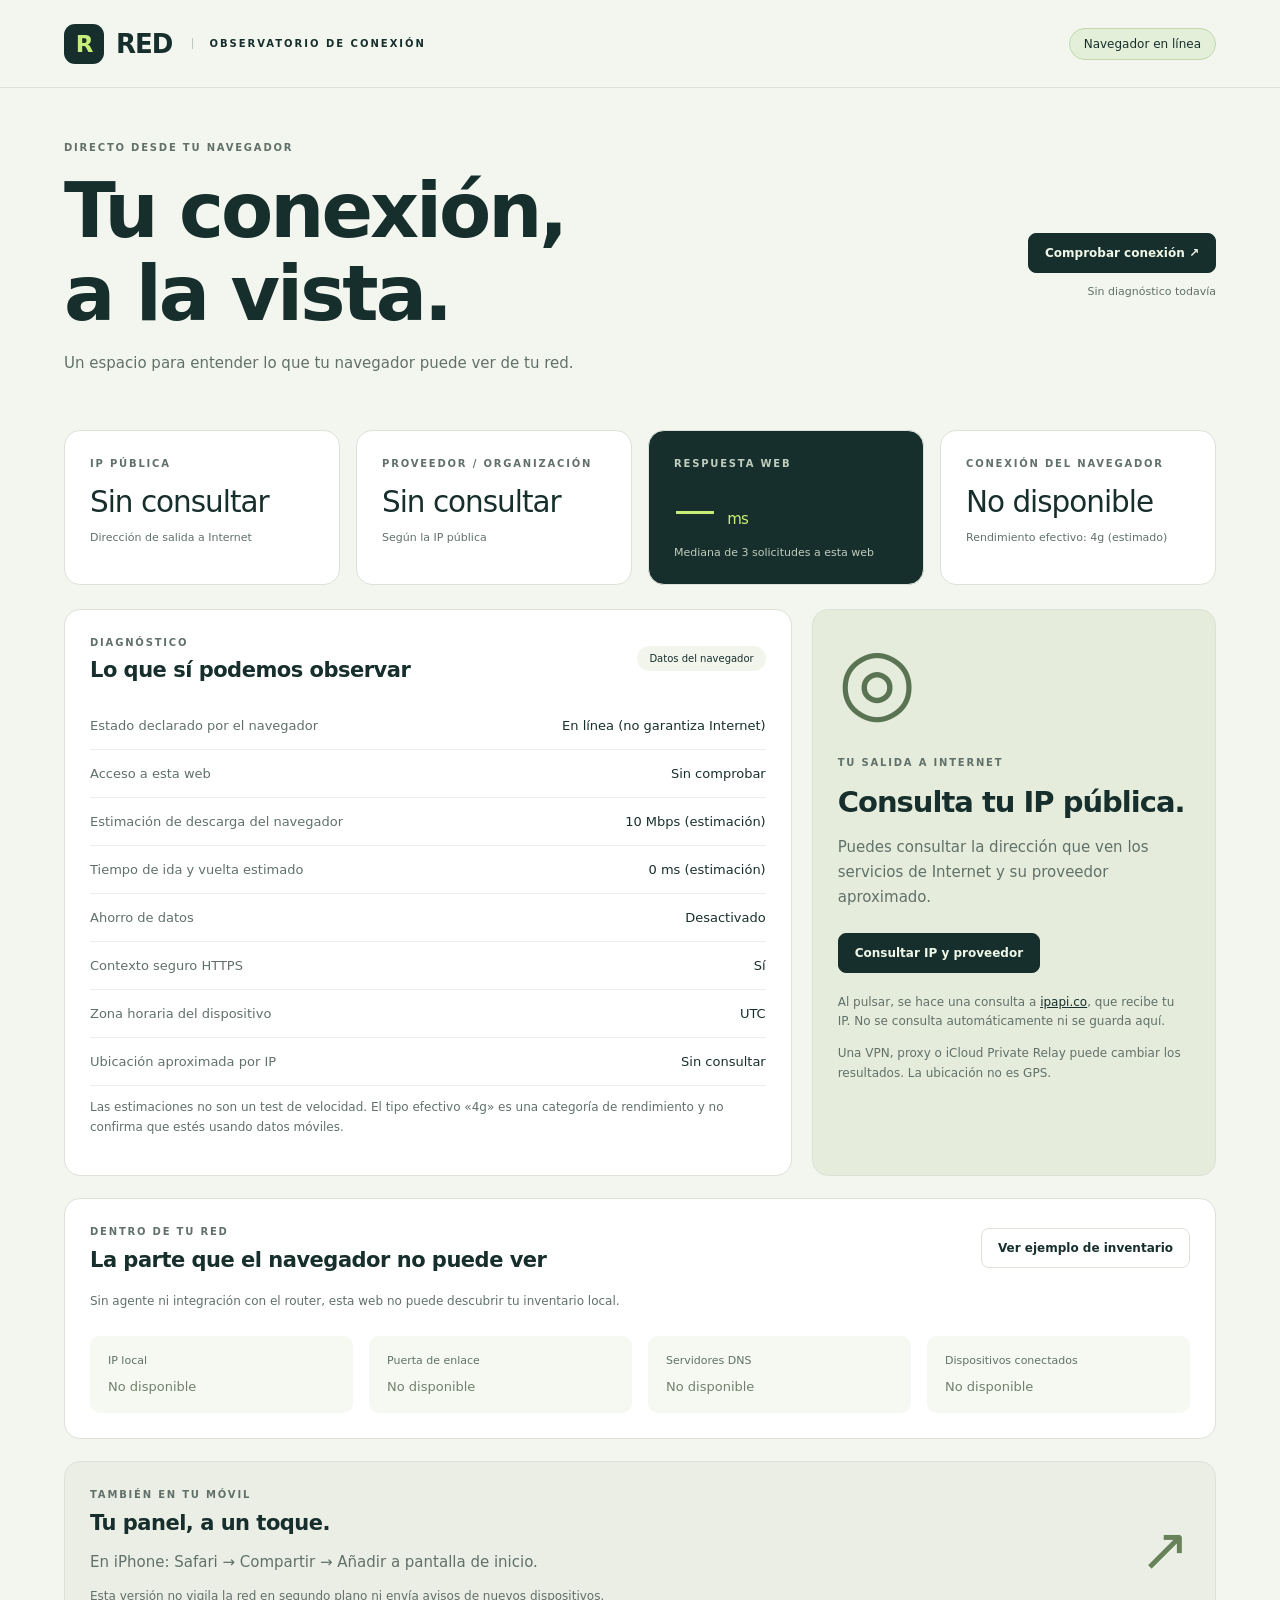
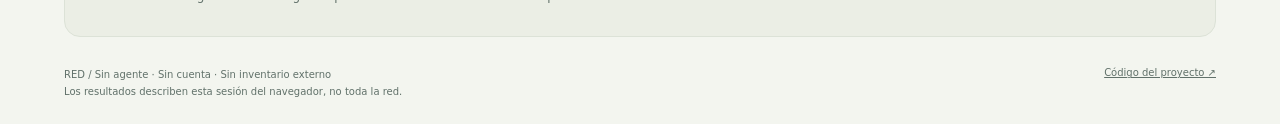
==== docs/index.html @ baf62e81 "Add standalone browser network dashboard for GitHub Pages in docs" ====
<!doctype html><html lang="es"><head><meta charset="utf-8"><meta name="viewport" content="width=device-width,initial-scale=1"><meta name="theme-color" content="#172f2c"><meta name="description" content="Observatorio de tu conexión: IP pública, proveedor y diagnóstico web desde el navegador."><meta name="referrer" content="no-referrer"><title>RED · Tu conexión, a la vista</title><link rel="icon" href="./icon.svg"><link rel="apple-touch-icon" href="./icon-192.png"><link rel="manifest" href="./manifest.webmanifest"><link rel="stylesheet" href="./style.css"><script src="./app.js" defer></script></head><body>
<header><a class="brand" href="./"><span class="brand-icon">R</span> RED <span class="edition">OBSERVATORIO DE CONEXIÓN</span></a><span id="status" class="pill">Comprobando navegador</span></header>
<main><section class="intro"><div><p class="eyebrow">DIRECTO DESDE TU NAVEGADOR</p><h1>Tu conexión,<br>a la vista.</h1><p class="muted">Un espacio para entender lo que tu navegador puede ver de tu red.</p></div><div class="intro-action"><button id="diagnose">Comprobar conexión ↗</button><span id="checked">Sin diagnóstico todavía</span></div></section>
<section class="stats"><article class="card"><p class="eyebrow">IP PÚBLICA</p><strong id="public-ip">Sin consultar</strong><span class="muted">Dirección de salida a Internet</span></article><article class="card"><p class="eyebrow">PROVEEDOR / ORGANIZACIÓN</p><strong id="provider">Sin consultar</strong><span class="muted">Según la IP pública</span></article><article class="card accent"><p class="eyebrow">RESPUESTA WEB</p><strong id="latency">— <small>ms</small></strong><span id="latency-note">Mediana de 3 solicitudes a esta web</span></article><article class="card"><p class="eyebrow">CONEXIÓN DEL NAVEGADOR</p><strong id="connection-type">No disponible</strong><span id="connection-note" class="muted">Depende del soporte del navegador</span></article></section>
<section class="workspace"><article class="card"><div class="section-head"><div><p class="eyebrow">DIAGNÓSTICO</p><h2>Lo que sí podemos observar</h2></div><span class="tag">Datos del navegador</span></div><dl class="details"><div><dt>Estado declarado por el navegador</dt><dd id="online">—</dd></div><div><dt>Acceso a esta web</dt><dd id="reachability">Sin comprobar</dd></div><div><dt>Estimación de descarga del navegador</dt><dd id="downlink">No disponible</dd></div><div><dt>Tiempo de ida y vuelta estimado</dt><dd id="rtt">No disponible</dd></div><div><dt>Ahorro de datos</dt><dd id="save-data">No disponible</dd></div><div><dt>Contexto seguro HTTPS</dt><dd id="secure">—</dd></div><div><dt>Zona horaria del dispositivo</dt><dd id="timezone">—</dd></div><div><dt>Ubicación aproximada por IP</dt><dd id="location">Sin consultar</dd></div></dl><p class="small muted">Las estimaciones no son un test de velocidad. El tipo efectivo «4g» es una categoría de rendimiento y no confirma que estés usando datos móviles.</p></article>
<aside class="card public"><div class="orb" aria-hidden="true">◎</div><p class="eyebrow">TU SALIDA A INTERNET</p><h2>Consulta tu IP pública.</h2><p class="muted">Puedes consultar la dirección que ven los servicios de Internet y su proveedor aproximado.</p><button id="lookup">Consultar IP y proveedor</button><p class="small muted">Al pulsar, se hace una consulta a <a href="https://ipapi.co/privacy/" target="_blank" rel="noopener noreferrer">ipapi.co</a>, que recibe tu IP. No se consulta automáticamente ni se guarda aquí.</p><p class="small muted">Una VPN, proxy o iCloud Private Relay puede cambiar los resultados. La ubicación no es GPS.</p></aside></section>
<p id="message" role="status" aria-live="polite"></p>
<section class="card lan"><div class="section-head"><div><p class="eyebrow">DENTRO DE TU RED</p><h2>La parte que el navegador no puede ver</h2></div><button id="demo" class="secondary" aria-pressed="false">Ver ejemplo de inventario</button></div><p class="muted small">Sin agente ni integración con el router, esta web no puede descubrir tu inventario local.</p><div class="limits"><div><span>IP local</span><strong>No disponible</strong></div><div><span>Puerta de enlace</span><strong>No disponible</strong></div><div><span>Servidores DNS</span><strong>No disponible</strong></div><div><span>Dispositivos conectados</span><strong>No disponible</strong></div></div><div id="demo-panel" hidden><p class="demo-label">DEMOSTRACIÓN · DATOS FICTICIOS · NO ES TU RED</p><div class="table-wrap"><table><thead><tr><th>Ejemplo</th><th>IP ficticia</th><th>MAC ficticia</th><th>Origen</th></tr></thead><tbody><tr><td>Router de ejemplo</td><td>192.168.1.1</td><td>02:00:00:00:00:01</td><td>Simulado</td></tr><tr><td>Móvil de ejemplo</td><td>192.168.1.20</td><td>02:00:00:00:00:02</td><td>Simulado</td></tr><tr><td>Ordenador de ejemplo</td><td>192.168.1.30</td><td>02:00:00:00:00:03</td><td>Simulado</td></tr></tbody></table></div></div></section>
<section class="card install"><div><p class="eyebrow">TAMBIÉN EN TU MÓVIL</p><h2>Tu panel, a un toque.</h2><p class="muted">En iPhone: Safari → Compartir → Añadir a pantalla de inicio.</p><p class="small muted">Esta versión no vigila la red en segundo plano ni envía avisos de nuevos dispositivos.</p></div><button id="install" hidden>Instalar RED</button><span class="install-icon" aria-hidden="true">↗</span></section>
<footer><p>RED / Sin agente · Sin cuenta · Sin inventario externo<br>Los resultados describen esta sesión del navegador, no toda la red.</p><a href="https://github.com/jara-cyber/red" target="_blank" rel="noopener noreferrer">Código del proyecto ↗</a></footer></main></body></html>
---- docs/style.css ----
:root{--bg:#f3f5ef;--ink:#172f2c;--muted:#61716a;--line:#dce2d7;--accent:#c7ed79;--white:#fff;--green:#39754d}*{box-sizing:border-box}body{margin:0;background:var(--bg);color:var(--ink);font-family:Inter,Segoe UI,system-ui,sans-serif;font-size:15px}header{height:88px;border-bottom:1px solid var(--line);padding:0 5vw;display:flex;align-items:center;justify-content:space-between}.brand{text-decoration:none;color:var(--ink);font-size:26px;font-weight:800;display:flex;align-items:center;gap:12px;letter-spacing:-1px}.brand-icon{display:grid;place-items:center;width:40px;height:40px;background:var(--ink);color:var(--accent);border-radius:11px;font-size:23px}.edition{font-size:10px;letter-spacing:2px;border-left:1px solid #bdc7bd;padding-left:16px;margin-left:8px;font-weight:600}.pill{font-size:12px;border:1px solid var(--line);border-radius:99px;padding:8px 14px;background:#fff}.pill.connected{background:#e3efd9;border-color:#c1d9ad}main{max-width:1550px;margin:auto;padding:52px 5vw 24px}.intro{display:flex;align-items:end;justify-content:space-between;gap:24px;margin-bottom:32px}h1{font-size:clamp(32px,4vw,55px);letter-spacing:-2.1px;font-weight:600;line-height:1.1;margin:12px 0}h2{font-size:21px;letter-spacing:-.5px;font-weight:600;margin:7px 0 16px}p{line-height:1.65}.muted{color:var(--muted)}.eyebrow{font-size:10px;font-weight:700;letter-spacing:1.8px;margin:0;color:var(--muted)}.live{display:flex;align-items:center;gap:8px;font-size:12px;white-space:nowrap;margin-bottom:18px}.dot{width:7px;height:7px;background:#629467;border-radius:50%}.card{background:var(--white);border:1px solid var(--line);border-radius:16px;padding:25px}.login{display:grid;grid-template-columns:1fr 1fr;gap:40px;align-items:center}.login p{max-width:490px}label{display:block;margin-bottom:10px;font-size:12px;font-weight:600}.form-row{display:flex;gap:10px}input{font:inherit;border:1px solid var(--line);background:#f9faf7;padding:12px;border-radius:9px;min-width:0;color:var(--ink)}input:focus{outline:2px solid #81a948;outline-offset:2px}.form-row input{flex:1;width:100%}button{font:inherit;font-size:12px;font-weight:600;color:#eff7e8;background:var(--ink);border:1px solid var(--ink);border-radius:8px;padding:12px 16px;cursor:pointer;white-space:nowrap}button:hover{filter:brightness(1.12)}button:disabled{opacity:.5;cursor:wait}.secondary{background:white;color:var(--ink);border-color:var(--line)}.stats{display:grid;grid-template-columns:repeat(4,1fr);gap:16px;margin:24px 0}.stats .card{display:flex;flex-direction:column;gap:12px}.stats strong{font-size:clamp(22px,2.4vw,32px);font-weight:500;letter-spacing:-1px}.stats span{font-size:11px}.stats .card:nth-child(3){background:var(--ink);color:white}.stats .card:nth-child(3) .eyebrow,.stats .card:nth-child(3) .muted{color:#c0cdbd}.stats .card:nth-child(3) strong{color:var(--accent)}.workspace{display:grid;grid-template-columns:minmax(0,2.5fr) minmax(260px,1fr);gap:20px}.section-head{display:flex;justify-content:space-between;gap:16px;align-items:center;margin-bottom:20px}.section-head input{width:195px;font-size:12px}.section-head h2{margin-bottom:0}.table-wrap{overflow:auto}table{border-collapse:collapse;text-align:left;width:100%;white-space:nowrap}th{font-size:10px;text-transform:uppercase;letter-spacing:1px;color:var(--muted);font-weight:600;padding:12px 10px;background:#f6f8f2}td{padding:20px 10px;border-bottom:1px solid #edf0e9;font-size:12px}td:nth-child(3){font-family:ui-monospace,Consolas,monospace;font-size:11px}.device-role{display:flex;align-items:center;gap:10px}.device-icon{display:grid;place-items:center;width:32px;height:32px;border-radius:8px;background:#edf4e6;color:#44613b;font-size:17px}.seen{color:#477b48}.older{color:#8b9288}.inventory-footer{display:flex;justify-content:space-between;gap:16px;align-items:center;margin-top:22px;font-size:11px;color:var(--muted);overflow-wrap:anywhere}.small{font-size:12px}.activity ol{list-style:none;margin:24px 0 0;padding:0;max-height:400px;overflow:auto}.activity li{padding:0 0 18px 18px;margin-left:3px;border-left:1px solid var(--line);position:relative;font-size:12px;line-height:1.7}.activity li:before{content:'';position:absolute;width:7px;height:7px;border-radius:50%;background:#89ad59;left:-4px;top:5px}.activity li span{display:block;color:var(--muted);font-size:11px}.notifications{margin-top:20px;display:flex;justify-content:space-between;align-items:center;gap:24px;background:#e7eddf}.notifications h2{margin-bottom:5px}.notifications p:last-child{font-size:12px;max-width:650px}.actions{display:flex;gap:8px;flex-wrap:wrap}#message{color:#8c402c;font-size:13px}footer{display:flex;justify-content:space-between;gap:32px;margin-top:30px;color:var(--muted);font-size:10px}footer p{max-width:760px;margin:0}footer span{white-space:nowrap}[hidden]{display:none!important}@media(max-width:1000px){.workspace{grid-template-columns:1fr}.stats{grid-template-columns:repeat(2,1fr)}.login{grid-template-columns:1fr;gap:8px}.notifications{align-items:start;flex-direction:column}.intro{align-items:start;flex-direction:column;gap:0}.live{margin:0}.activity ol{max-height:220px}}@media(max-width:600px){header{height:72px}.edition{display:none}main{padding-top:32px}.card{padding:19px}.stats{gap:10px}.stats .card{padding:18px 14px}.stats strong{font-size:23px}.stats .eyebrow{font-size:8px;letter-spacing:1px}.stats span{line-height:1.6}.section-head{align-items:start;flex-direction:column}.section-head input{width:100%}.form-row{flex-direction:column}.inventory-footer{align-items:start;flex-direction:column}footer{flex-direction:column;gap:12px}.actions{width:100%}.actions button{flex:1}}
.intro{align-items:center;margin-bottom:40px}.intro h1{font-size:clamp(44px,6vw,76px);letter-spacing:-3px}.intro-action{display:flex;flex-direction:column;gap:12px;align-items:end}.intro-action span{font-size:11px;color:var(--muted)}.stats strong{overflow-wrap:anywhere;font-size:clamp(19px,2.3vw,30px)}.stats .card.accent{background:var(--ink);color:var(--accent)}.accent small{font-size:15px}.accent>span{color:#c0cdbd}.stats .card.accent .eyebrow{color:#c0cdbd}.stats .card:nth-child(3) strong{font-size:42px}.workspace{grid-template-columns:minmax(0,1.8fr) minmax(290px,1fr)}.tag{font-size:10px;background:#f1f5ec;border-radius:30px;padding:7px 12px;white-space:nowrap}.details{margin:12px 0}.details>div{display:flex;justify-content:space-between;gap:24px;padding:16px 0;border-bottom:1px solid #edf0e9;font-size:13px}.details dt{color:var(--muted)}.details dd{margin:0;text-align:right;overflow-wrap:anywhere;font-weight:500;max-width:55%}.public{background:#e5ecdb}.public h2{font-size:29px;letter-spacing:-1px;margin-top:14px}.public button{margin:8px 0}.public a{color:var(--ink)}.orb{font-size:90px;color:#5a7352;line-height:1;margin-bottom:30px}.lan{margin-top:22px}.limits{display:grid;grid-template-columns:repeat(4,1fr);margin-top:25px;gap:16px}.limits>div{background:#f6f8f2;padding:18px;border-radius:10px}.limits span{display:block;font-size:11px;color:var(--muted);margin-bottom:10px}.limits strong{font-size:13px;font-weight:500;color:#72806c}.demo-label{color:#795a24;background:#fff3d7;border:1px solid #e6cc92;padding:12px 15px;border-radius:8px;font-size:11px;font-weight:700;letter-spacing:1px;margin-top:24px}.install{margin-top:22px;display:flex;align-items:center;justify-content:space-between;gap:20px;background:#ebeee5}.install h2{margin-bottom:5px}.install p{margin-bottom:5px}.install-icon{font-size:60px;color:#68825a}footer a{color:var(--muted);white-space:nowrap}button:focus-visible,a:focus-visible{outline:3px solid #7eaa4c;outline-offset:4px}@media(max-width:1000px){.workspace{grid-template-columns:1fr}.public{display:block}.orb{font-size:60px;margin-bottom:15px}.intro-action{align-items:start}.limits{grid-template-columns:repeat(2,1fr)}}@media(max-width:600px){.intro h1{letter-spacing:-2px}.intro-action{width:100%;margin-top:16px}.intro-action button{width:100%}.details>div{font-size:12px;gap:12px}.limits{gap:10px}.limits>div{padding:14px}.edition{display:none}.stats strong{font-size:20px}.stats .card:nth-child(3) strong{font-size:32px}.install-icon{display:none}.install{align-items:start;flex-direction:column}}
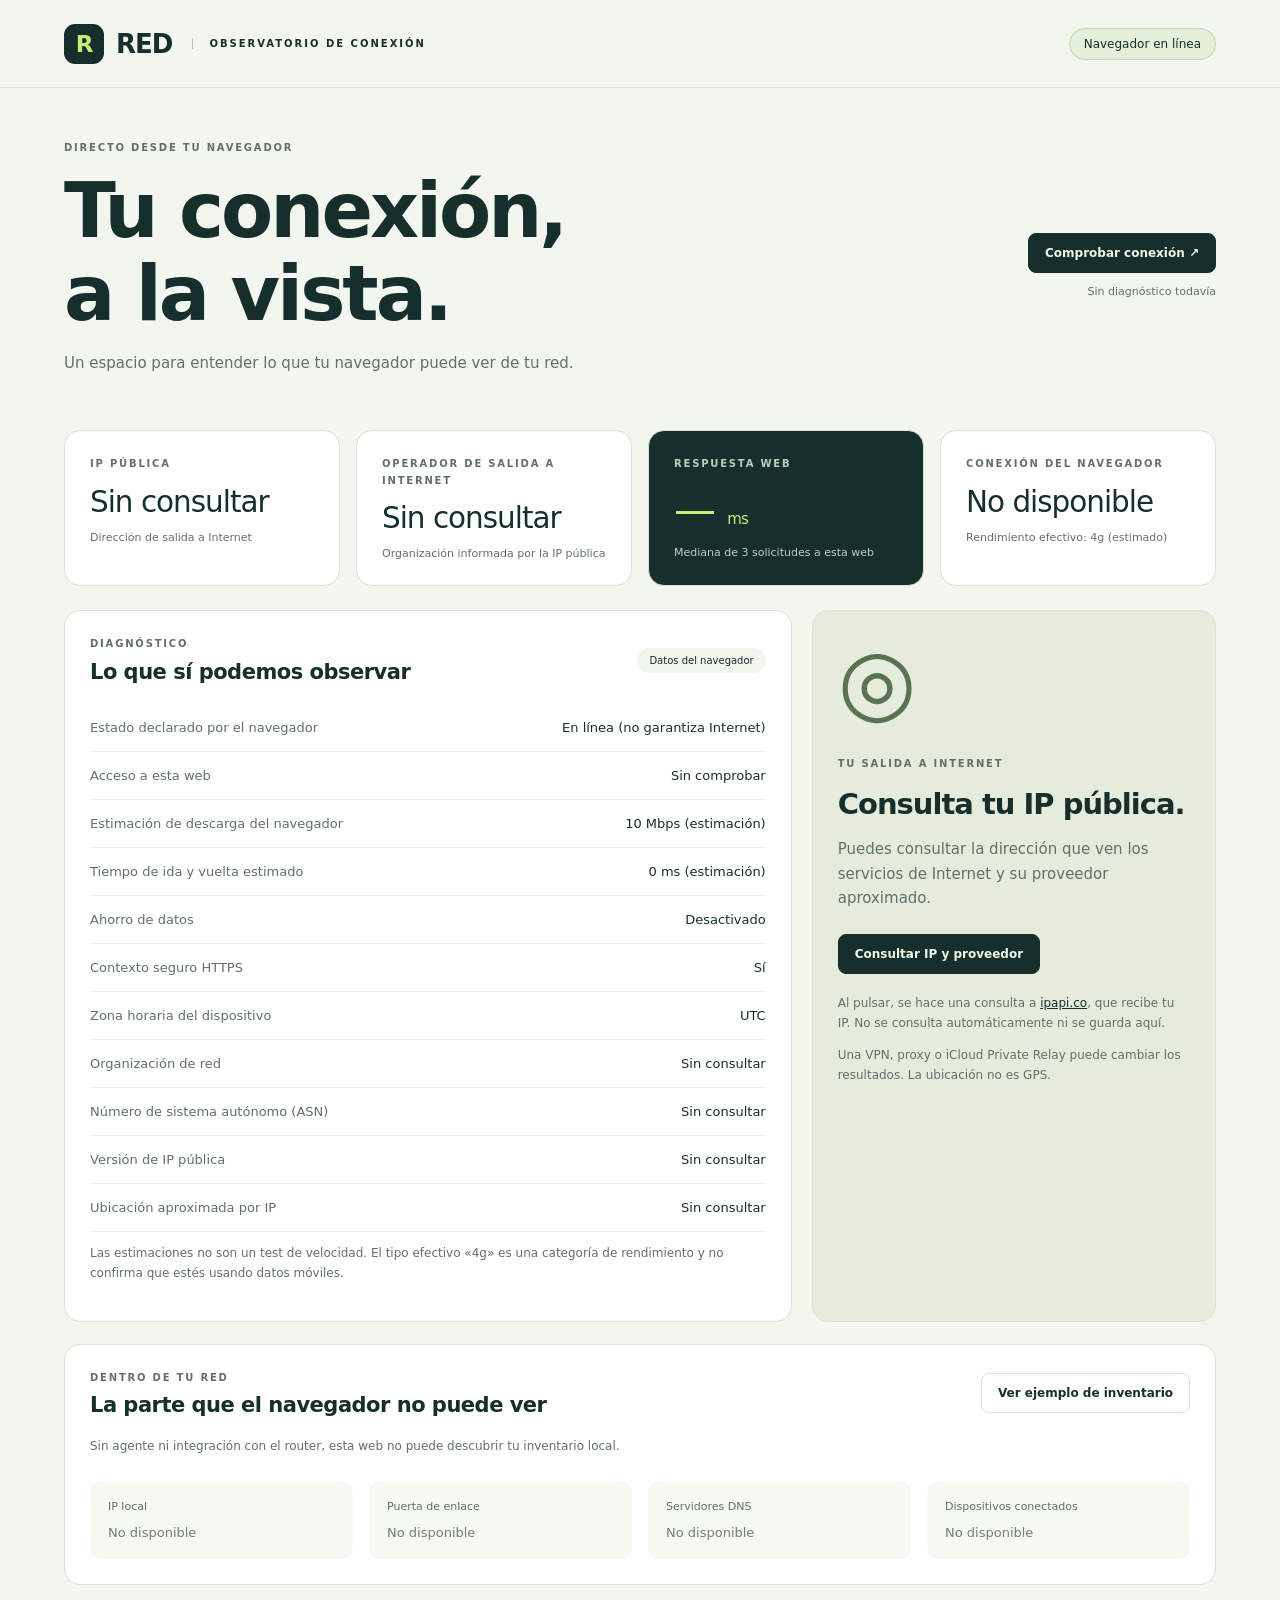
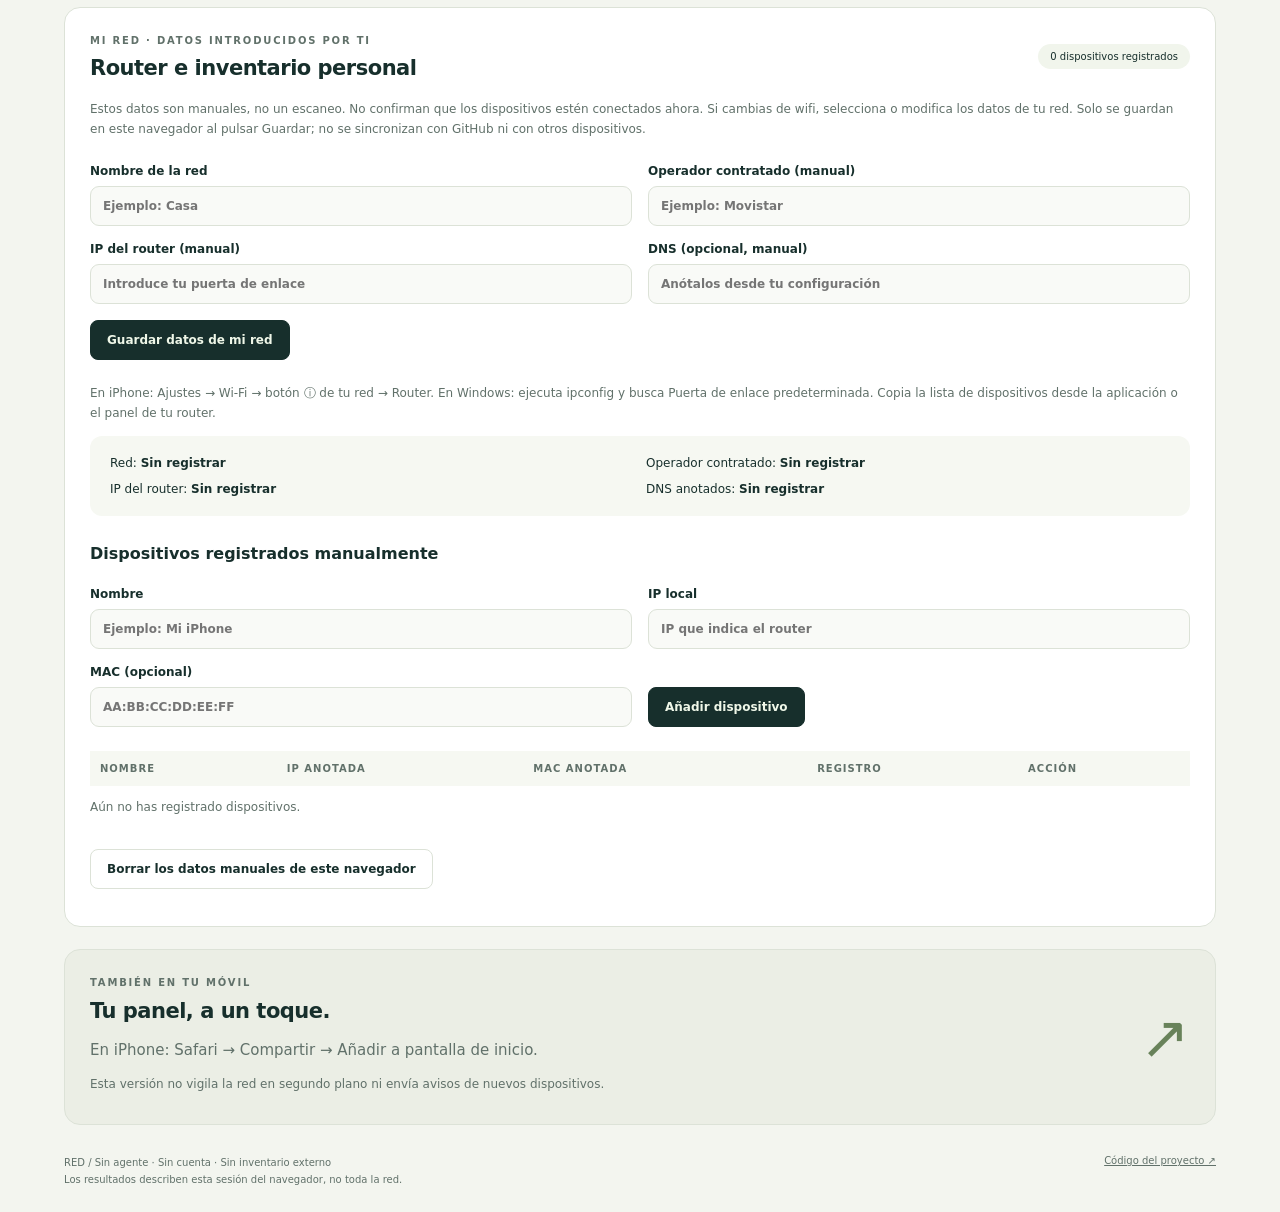
==== commit a2a8d96c: "Add operator details and private manual router and device inventory" ====
--- a/docs/index.html
+++ b/docs/index.html
@@ -1,10 +1,17 @@
 <!doctype html><html lang="es"><head><meta charset="utf-8"><meta name="viewport" content="width=device-width,initial-scale=1"><meta name="theme-color" content="#172f2c"><meta name="description" content="Observatorio de tu conexión: IP pública, proveedor y diagnóstico web desde el navegador."><meta name="referrer" content="no-referrer"><title>RED · Tu conexión, a la vista</title><link rel="icon" href="./icon.svg"><link rel="apple-touch-icon" href="./icon-192.png"><link rel="manifest" href="./manifest.webmanifest"><link rel="stylesheet" href="./style.css"><script src="./app.js" defer></script></head><body>
 <header><a class="brand" href="./"><span class="brand-icon">R</span> RED <span class="edition">OBSERVATORIO DE CONEXIÓN</span></a><span id="status" class="pill">Comprobando navegador</span></header>
 <main><section class="intro"><div><p class="eyebrow">DIRECTO DESDE TU NAVEGADOR</p><h1>Tu conexión,<br>a la vista.</h1><p class="muted">Un espacio para entender lo que tu navegador puede ver de tu red.</p></div><div class="intro-action"><button id="diagnose">Comprobar conexión ↗</button><span id="checked">Sin diagnóstico todavía</span></div></section>
-<section class="stats"><article class="card"><p class="eyebrow">IP PÚBLICA</p><strong id="public-ip">Sin consultar</strong><span class="muted">Dirección de salida a Internet</span></article><article class="card"><p class="eyebrow">PROVEEDOR / ORGANIZACIÓN</p><strong id="provider">Sin consultar</strong><span class="muted">Según la IP pública</span></article><article class="card accent"><p class="eyebrow">RESPUESTA WEB</p><strong id="latency">— <small>ms</small></strong><span id="latency-note">Mediana de 3 solicitudes a esta web</span></article><article class="card"><p class="eyebrow">CONEXIÓN DEL NAVEGADOR</p><strong id="connection-type">No disponible</strong><span id="connection-note" class="muted">Depende del soporte del navegador</span></article></section>
-<section class="workspace"><article class="card"><div class="section-head"><div><p class="eyebrow">DIAGNÓSTICO</p><h2>Lo que sí podemos observar</h2></div><span class="tag">Datos del navegador</span></div><dl class="details"><div><dt>Estado declarado por el navegador</dt><dd id="online">—</dd></div><div><dt>Acceso a esta web</dt><dd id="reachability">Sin comprobar</dd></div><div><dt>Estimación de descarga del navegador</dt><dd id="downlink">No disponible</dd></div><div><dt>Tiempo de ida y vuelta estimado</dt><dd id="rtt">No disponible</dd></div><div><dt>Ahorro de datos</dt><dd id="save-data">No disponible</dd></div><div><dt>Contexto seguro HTTPS</dt><dd id="secure">—</dd></div><div><dt>Zona horaria del dispositivo</dt><dd id="timezone">—</dd></div><div><dt>Ubicación aproximada por IP</dt><dd id="location">Sin consultar</dd></div></dl><p class="small muted">Las estimaciones no son un test de velocidad. El tipo efectivo «4g» es una categoría de rendimiento y no confirma que estés usando datos móviles.</p></article>
+<section class="stats"><article class="card"><p class="eyebrow">IP PÚBLICA</p><strong id="public-ip">Sin consultar</strong><span class="muted">Dirección de salida a Internet</span></article><article class="card"><p class="eyebrow">OPERADOR DE SALIDA A INTERNET</p><strong id="provider">Sin consultar</strong><span class="muted">Organización informada por la IP pública</span></article><article class="card accent"><p class="eyebrow">RESPUESTA WEB</p><strong id="latency">— <small>ms</small></strong><span id="latency-note">Mediana de 3 solicitudes a esta web</span></article><article class="card"><p class="eyebrow">CONEXIÓN DEL NAVEGADOR</p><strong id="connection-type">No disponible</strong><span id="connection-note" class="muted">Depende del soporte del navegador</span></article></section>
+<section class="workspace"><article class="card"><div class="section-head"><div><p class="eyebrow">DIAGNÓSTICO</p><h2>Lo que sí podemos observar</h2></div><span class="tag">Datos del navegador</span></div><dl class="details"><div><dt>Estado declarado por el navegador</dt><dd id="online">—</dd></div><div><dt>Acceso a esta web</dt><dd id="reachability">Sin comprobar</dd></div><div><dt>Estimación de descarga del navegador</dt><dd id="downlink">No disponible</dd></div><div><dt>Tiempo de ida y vuelta estimado</dt><dd id="rtt">No disponible</dd></div><div><dt>Ahorro de datos</dt><dd id="save-data">No disponible</dd></div><div><dt>Contexto seguro HTTPS</dt><dd id="secure">—</dd></div><div><dt>Zona horaria del dispositivo</dt><dd id="timezone">—</dd></div><div><dt>Organización de red</dt><dd id="network-org">Sin consultar</dd></div><div><dt>Número de sistema autónomo (ASN)</dt><dd id="asn">Sin consultar</dd></div><div><dt>Versión de IP pública</dt><dd id="ip-version">Sin consultar</dd></div><div><dt>Ubicación aproximada por IP</dt><dd id="location">Sin consultar</dd></div></dl><p class="small muted">Las estimaciones no son un test de velocidad. El tipo efectivo «4g» es una categoría de rendimiento y no confirma que estés usando datos móviles.</p></article>
 <aside class="card public"><div class="orb" aria-hidden="true">◎</div><p class="eyebrow">TU SALIDA A INTERNET</p><h2>Consulta tu IP pública.</h2><p class="muted">Puedes consultar la dirección que ven los servicios de Internet y su proveedor aproximado.</p><button id="lookup">Consultar IP y proveedor</button><p class="small muted">Al pulsar, se hace una consulta a <a href="https://ipapi.co/privacy/" target="_blank" rel="noopener noreferrer">ipapi.co</a>, que recibe tu IP. No se consulta automáticamente ni se guarda aquí.</p><p class="small muted">Una VPN, proxy o iCloud Private Relay puede cambiar los resultados. La ubicación no es GPS.</p></aside></section>
 <p id="message" role="status" aria-live="polite"></p>
 <section class="card lan"><div class="section-head"><div><p class="eyebrow">DENTRO DE TU RED</p><h2>La parte que el navegador no puede ver</h2></div><button id="demo" class="secondary" aria-pressed="false">Ver ejemplo de inventario</button></div><p class="muted small">Sin agente ni integración con el router, esta web no puede descubrir tu inventario local.</p><div class="limits"><div><span>IP local</span><strong>No disponible</strong></div><div><span>Puerta de enlace</span><strong>No disponible</strong></div><div><span>Servidores DNS</span><strong>No disponible</strong></div><div><span>Dispositivos conectados</span><strong>No disponible</strong></div></div><div id="demo-panel" hidden><p class="demo-label">DEMOSTRACIÓN · DATOS FICTICIOS · NO ES TU RED</p><div class="table-wrap"><table><thead><tr><th>Ejemplo</th><th>IP ficticia</th><th>MAC ficticia</th><th>Origen</th></tr></thead><tbody><tr><td>Router de ejemplo</td><td>192.168.1.1</td><td>02:00:00:00:00:01</td><td>Simulado</td></tr><tr><td>Móvil de ejemplo</td><td>192.168.1.20</td><td>02:00:00:00:00:02</td><td>Simulado</td></tr><tr><td>Ordenador de ejemplo</td><td>192.168.1.30</td><td>02:00:00:00:00:03</td><td>Simulado</td></tr></tbody></table></div></div></section>
+<section class="card lan"><div class="section-head"><div><p class="eyebrow">MI RED · DATOS INTRODUCIDOS POR TI</p><h2>Router e inventario personal</h2></div><span class="tag" id="manual-count">0 dispositivos registrados</span></div>
+<p class="small muted">Estos datos son manuales, no un escaneo. No confirman que los dispositivos estén conectados ahora. Si cambias de wifi, selecciona o modifica los datos de tu red. Solo se guardan en este navegador al pulsar Guardar; no se sincronizan con GitHub ni con otros dispositivos.</p>
+<form id="network-form" class="manual-form"><label>Nombre de la red<input id="network-name" maxlength="80" placeholder="Ejemplo: Casa"></label><label>Operador contratado (manual)<input id="contract-operator" maxlength="80" placeholder="Ejemplo: Movistar"></label><label>IP del router (manual)<input id="router-ip" inputmode="decimal" maxlength="15" placeholder="Introduce tu puerta de enlace"></label><label>DNS (opcional, manual)<input id="manual-dns" maxlength="100" placeholder="Anótalos desde tu configuración"></label><button>Guardar datos de mi red</button></form>
+<p class="small muted">En iPhone: Ajustes → Wi-Fi → botón ⓘ de tu red → Router. En Windows: ejecuta ipconfig y busca Puerta de enlace predeterminada. Copia la lista de dispositivos desde la aplicación o el panel de tu router.</p>
+<div class="manual-summary"><span>Red: <strong id="saved-name">Sin registrar</strong></span><span>Operador contratado: <strong id="saved-operator">Sin registrar</strong></span><span>IP del router: <strong id="saved-router">Sin registrar</strong></span><span>DNS anotados: <strong id="saved-dns">Sin registrar</strong></span></div>
+<h3>Dispositivos registrados manualmente</h3><form id="device-form" class="manual-form"><label>Nombre<input id="device-name" required maxlength="80" placeholder="Ejemplo: Mi iPhone"></label><label>IP local<input id="device-ip" required maxlength="15" inputmode="decimal" placeholder="IP que indica el router"></label><label>MAC (opcional)<input id="device-mac" maxlength="17" placeholder="AA:BB:CC:DD:EE:FF"></label><button>Añadir dispositivo</button></form>
+<div class="table-wrap"><table><thead><tr><th>Nombre</th><th>IP anotada</th><th>MAC anotada</th><th>Registro</th><th>Acción</th></tr></thead><tbody id="manual-devices"></tbody></table></div><p id="manual-empty" class="small muted">Aún no has registrado dispositivos.</p><button id="clear-manual" class="secondary">Borrar los datos manuales de este navegador</button><p id="manual-status" class="small" role="status" aria-live="polite"></p></section>
 <section class="card install"><div><p class="eyebrow">TAMBIÉN EN TU MÓVIL</p><h2>Tu panel, a un toque.</h2><p class="muted">En iPhone: Safari → Compartir → Añadir a pantalla de inicio.</p><p class="small muted">Esta versión no vigila la red en segundo plano ni envía avisos de nuevos dispositivos.</p></div><button id="install" hidden>Instalar RED</button><span class="install-icon" aria-hidden="true">↗</span></section>
 <footer><p>RED / Sin agente · Sin cuenta · Sin inventario externo<br>Los resultados describen esta sesión del navegador, no toda la red.</p><a href="https://github.com/jara-cyber/red" target="_blank" rel="noopener noreferrer">Código del proyecto ↗</a></footer></main></body></html>
--- a/docs/style.css
+++ b/docs/style.css
@@ -1,2 +1,4 @@
 :root{--bg:#f3f5ef;--ink:#172f2c;--muted:#61716a;--line:#dce2d7;--accent:#c7ed79;--white:#fff;--green:#39754d}*{box-sizing:border-box}body{margin:0;background:var(--bg);color:var(--ink);font-family:Inter,Segoe UI,system-ui,sans-serif;font-size:15px}header{height:88px;border-bottom:1px solid var(--line);padding:0 5vw;display:flex;align-items:center;justify-content:space-between}.brand{text-decoration:none;color:var(--ink);font-size:26px;font-weight:800;display:flex;align-items:center;gap:12px;letter-spacing:-1px}.brand-icon{display:grid;place-items:center;width:40px;height:40px;background:var(--ink);color:var(--accent);border-radius:11px;font-size:23px}.edition{font-size:10px;letter-spacing:2px;border-left:1px solid #bdc7bd;padding-left:16px;margin-left:8px;font-weight:600}.pill{font-size:12px;border:1px solid var(--line);border-radius:99px;padding:8px 14px;background:#fff}.pill.connected{background:#e3efd9;border-color:#c1d9ad}main{max-width:1550px;margin:auto;padding:52px 5vw 24px}.intro{display:flex;align-items:end;justify-content:space-between;gap:24px;margin-bottom:32px}h1{font-size:clamp(32px,4vw,55px);letter-spacing:-2.1px;font-weight:600;line-height:1.1;margin:12px 0}h2{font-size:21px;letter-spacing:-.5px;font-weight:600;margin:7px 0 16px}p{line-height:1.65}.muted{color:var(--muted)}.eyebrow{font-size:10px;font-weight:700;letter-spacing:1.8px;margin:0;color:var(--muted)}.live{display:flex;align-items:center;gap:8px;font-size:12px;white-space:nowrap;margin-bottom:18px}.dot{width:7px;height:7px;background:#629467;border-radius:50%}.card{background:var(--white);border:1px solid var(--line);border-radius:16px;padding:25px}.login{display:grid;grid-template-columns:1fr 1fr;gap:40px;align-items:center}.login p{max-width:490px}label{display:block;margin-bottom:10px;font-size:12px;font-weight:600}.form-row{display:flex;gap:10px}input{font:inherit;border:1px solid var(--line);background:#f9faf7;padding:12px;border-radius:9px;min-width:0;color:var(--ink)}input:focus{outline:2px solid #81a948;outline-offset:2px}.form-row input{flex:1;width:100%}button{font:inherit;font-size:12px;font-weight:600;color:#eff7e8;background:var(--ink);border:1px solid var(--ink);border-radius:8px;padding:12px 16px;cursor:pointer;white-space:nowrap}button:hover{filter:brightness(1.12)}button:disabled{opacity:.5;cursor:wait}.secondary{background:white;color:var(--ink);border-color:var(--line)}.stats{display:grid;grid-template-columns:repeat(4,1fr);gap:16px;margin:24px 0}.stats .card{display:flex;flex-direction:column;gap:12px}.stats strong{font-size:clamp(22px,2.4vw,32px);font-weight:500;letter-spacing:-1px}.stats span{font-size:11px}.stats .card:nth-child(3){background:var(--ink);color:white}.stats .card:nth-child(3) .eyebrow,.stats .card:nth-child(3) .muted{color:#c0cdbd}.stats .card:nth-child(3) strong{color:var(--accent)}.workspace{display:grid;grid-template-columns:minmax(0,2.5fr) minmax(260px,1fr);gap:20px}.section-head{display:flex;justify-content:space-between;gap:16px;align-items:center;margin-bottom:20px}.section-head input{width:195px;font-size:12px}.section-head h2{margin-bottom:0}.table-wrap{overflow:auto}table{border-collapse:collapse;text-align:left;width:100%;white-space:nowrap}th{font-size:10px;text-transform:uppercase;letter-spacing:1px;color:var(--muted);font-weight:600;padding:12px 10px;background:#f6f8f2}td{padding:20px 10px;border-bottom:1px solid #edf0e9;font-size:12px}td:nth-child(3){font-family:ui-monospace,Consolas,monospace;font-size:11px}.device-role{display:flex;align-items:center;gap:10px}.device-icon{display:grid;place-items:center;width:32px;height:32px;border-radius:8px;background:#edf4e6;color:#44613b;font-size:17px}.seen{color:#477b48}.older{color:#8b9288}.inventory-footer{display:flex;justify-content:space-between;gap:16px;align-items:center;margin-top:22px;font-size:11px;color:var(--muted);overflow-wrap:anywhere}.small{font-size:12px}.activity ol{list-style:none;margin:24px 0 0;padding:0;max-height:400px;overflow:auto}.activity li{padding:0 0 18px 18px;margin-left:3px;border-left:1px solid var(--line);position:relative;font-size:12px;line-height:1.7}.activity li:before{content:'';position:absolute;width:7px;height:7px;border-radius:50%;background:#89ad59;left:-4px;top:5px}.activity li span{display:block;color:var(--muted);font-size:11px}.notifications{margin-top:20px;display:flex;justify-content:space-between;align-items:center;gap:24px;background:#e7eddf}.notifications h2{margin-bottom:5px}.notifications p:last-child{font-size:12px;max-width:650px}.actions{display:flex;gap:8px;flex-wrap:wrap}#message{color:#8c402c;font-size:13px}footer{display:flex;justify-content:space-between;gap:32px;margin-top:30px;color:var(--muted);font-size:10px}footer p{max-width:760px;margin:0}footer span{white-space:nowrap}[hidden]{display:none!important}@media(max-width:1000px){.workspace{grid-template-columns:1fr}.stats{grid-template-columns:repeat(2,1fr)}.login{grid-template-columns:1fr;gap:8px}.notifications{align-items:start;flex-direction:column}.intro{align-items:start;flex-direction:column;gap:0}.live{margin:0}.activity ol{max-height:220px}}@media(max-width:600px){header{height:72px}.edition{display:none}main{padding-top:32px}.card{padding:19px}.stats{gap:10px}.stats .card{padding:18px 14px}.stats strong{font-size:23px}.stats .eyebrow{font-size:8px;letter-spacing:1px}.stats span{line-height:1.6}.section-head{align-items:start;flex-direction:column}.section-head input{width:100%}.form-row{flex-direction:column}.inventory-footer{align-items:start;flex-direction:column}footer{flex-direction:column;gap:12px}.actions{width:100%}.actions button{flex:1}}
 .intro{align-items:center;margin-bottom:40px}.intro h1{font-size:clamp(44px,6vw,76px);letter-spacing:-3px}.intro-action{display:flex;flex-direction:column;gap:12px;align-items:end}.intro-action span{font-size:11px;color:var(--muted)}.stats strong{overflow-wrap:anywhere;font-size:clamp(19px,2.3vw,30px)}.stats .card.accent{background:var(--ink);color:var(--accent)}.accent small{font-size:15px}.accent>span{color:#c0cdbd}.stats .card.accent .eyebrow{color:#c0cdbd}.stats .card:nth-child(3) strong{font-size:42px}.workspace{grid-template-columns:minmax(0,1.8fr) minmax(290px,1fr)}.tag{font-size:10px;background:#f1f5ec;border-radius:30px;padding:7px 12px;white-space:nowrap}.details{margin:12px 0}.details>div{display:flex;justify-content:space-between;gap:24px;padding:16px 0;border-bottom:1px solid #edf0e9;font-size:13px}.details dt{color:var(--muted)}.details dd{margin:0;text-align:right;overflow-wrap:anywhere;font-weight:500;max-width:55%}.public{background:#e5ecdb}.public h2{font-size:29px;letter-spacing:-1px;margin-top:14px}.public button{margin:8px 0}.public a{color:var(--ink)}.orb{font-size:90px;color:#5a7352;line-height:1;margin-bottom:30px}.lan{margin-top:22px}.limits{display:grid;grid-template-columns:repeat(4,1fr);margin-top:25px;gap:16px}.limits>div{background:#f6f8f2;padding:18px;border-radius:10px}.limits span{display:block;font-size:11px;color:var(--muted);margin-bottom:10px}.limits strong{font-size:13px;font-weight:500;color:#72806c}.demo-label{color:#795a24;background:#fff3d7;border:1px solid #e6cc92;padding:12px 15px;border-radius:8px;font-size:11px;font-weight:700;letter-spacing:1px;margin-top:24px}.install{margin-top:22px;display:flex;align-items:center;justify-content:space-between;gap:20px;background:#ebeee5}.install h2{margin-bottom:5px}.install p{margin-bottom:5px}.install-icon{font-size:60px;color:#68825a}footer a{color:var(--muted);white-space:nowrap}button:focus-visible,a:focus-visible{outline:3px solid #7eaa4c;outline-offset:4px}@media(max-width:1000px){.workspace{grid-template-columns:1fr}.public{display:block}.orb{font-size:60px;margin-bottom:15px}.intro-action{align-items:start}.limits{grid-template-columns:repeat(2,1fr)}}@media(max-width:600px){.intro h1{letter-spacing:-2px}.intro-action{width:100%;margin-top:16px}.intro-action button{width:100%}.details>div{font-size:12px;gap:12px}.limits{gap:10px}.limits>div{padding:14px}.edition{display:none}.stats strong{font-size:20px}.stats .card:nth-child(3) strong{font-size:32px}.install-icon{display:none}.install{align-items:start;flex-direction:column}}
+
+.manual-form{display:grid;grid-template-columns:repeat(2,minmax(0,1fr));gap:16px;margin:24px 0;align-items:end}.manual-form label{margin:0}.manual-form input{display:block;width:100%;margin-top:8px}.manual-form button{justify-self:start}.manual-summary{display:grid;grid-template-columns:repeat(2,minmax(0,1fr));gap:12px;padding:20px;background:#f6f8f2;border-radius:12px;font-size:12px}.manual-summary span{overflow-wrap:anywhere}.manual-summary strong{font-weight:600}#clear-manual{margin-top:20px}#manual-status{color:#526938}h3{font-weight:600;font-size:16px;margin-top:28px}@media(max-width:600px){.manual-form,.manual-summary{grid-template-columns:1fr}.manual-form button{width:100%}}
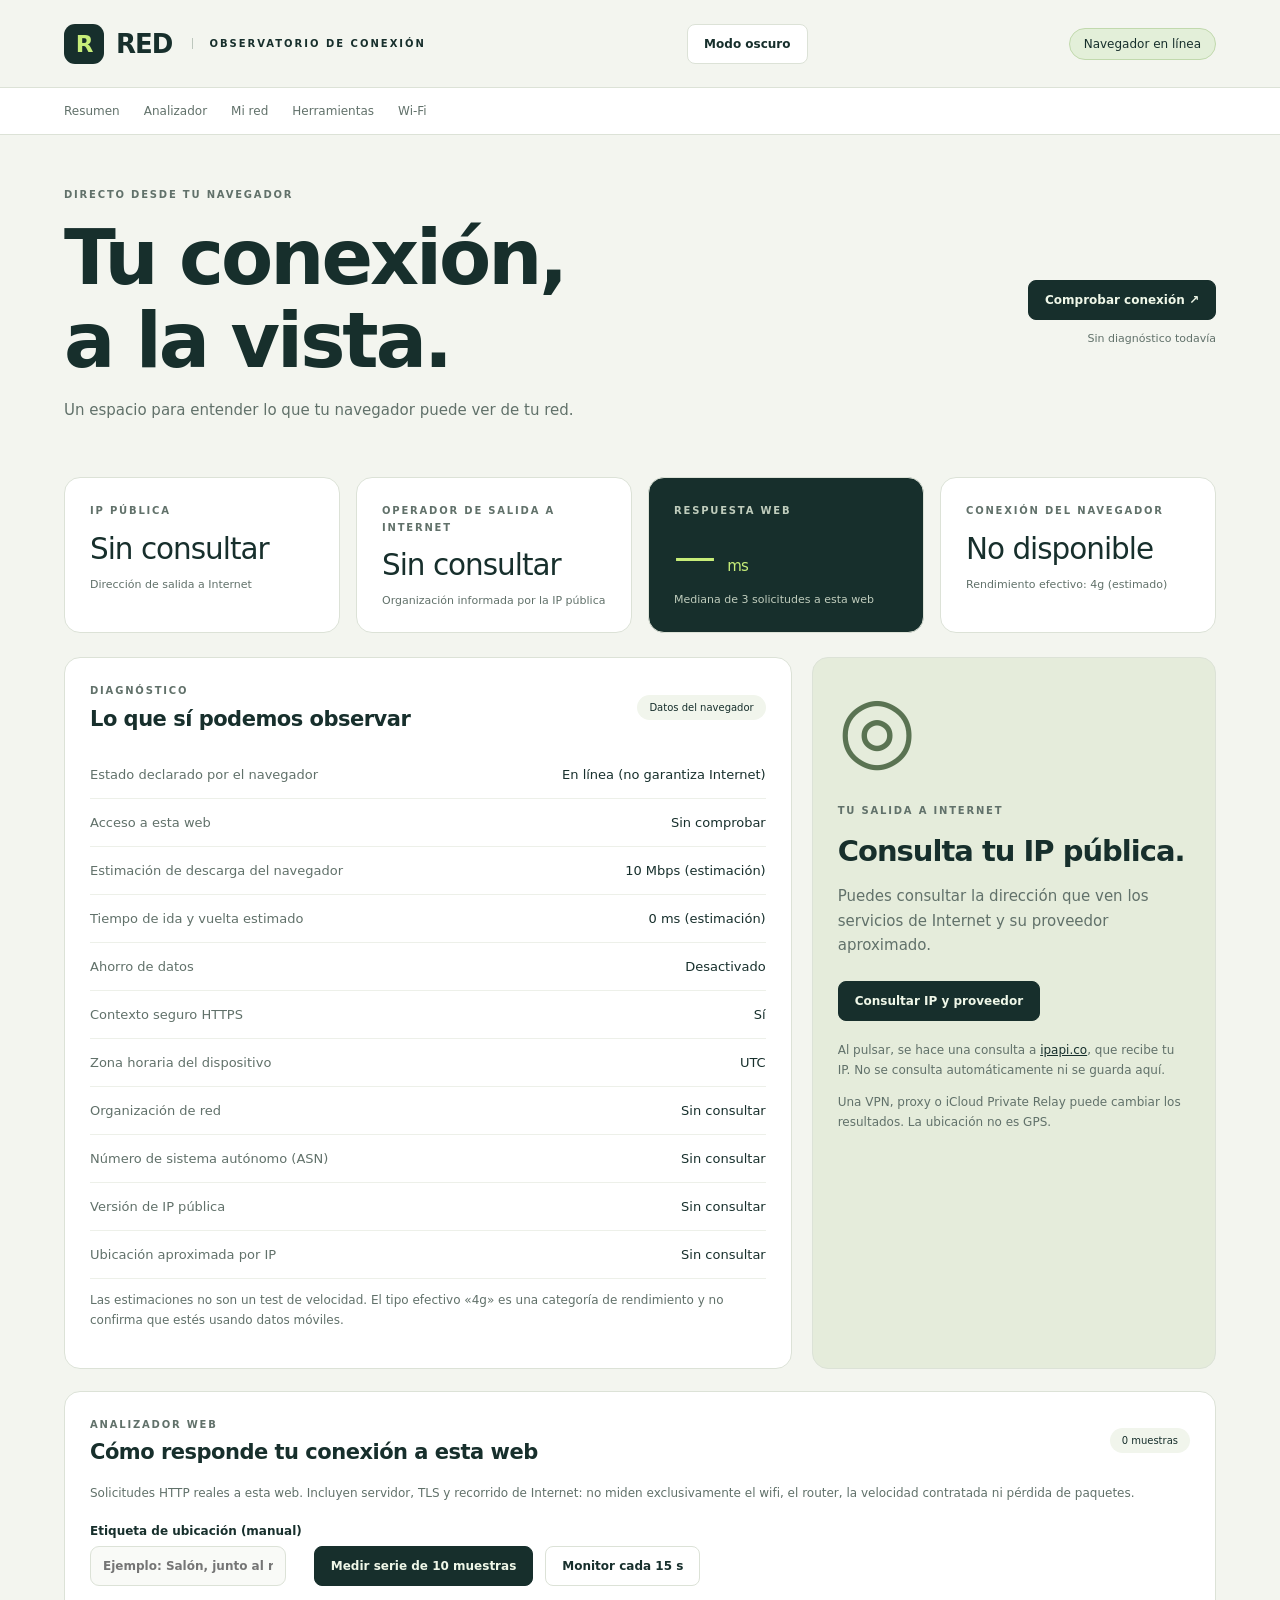
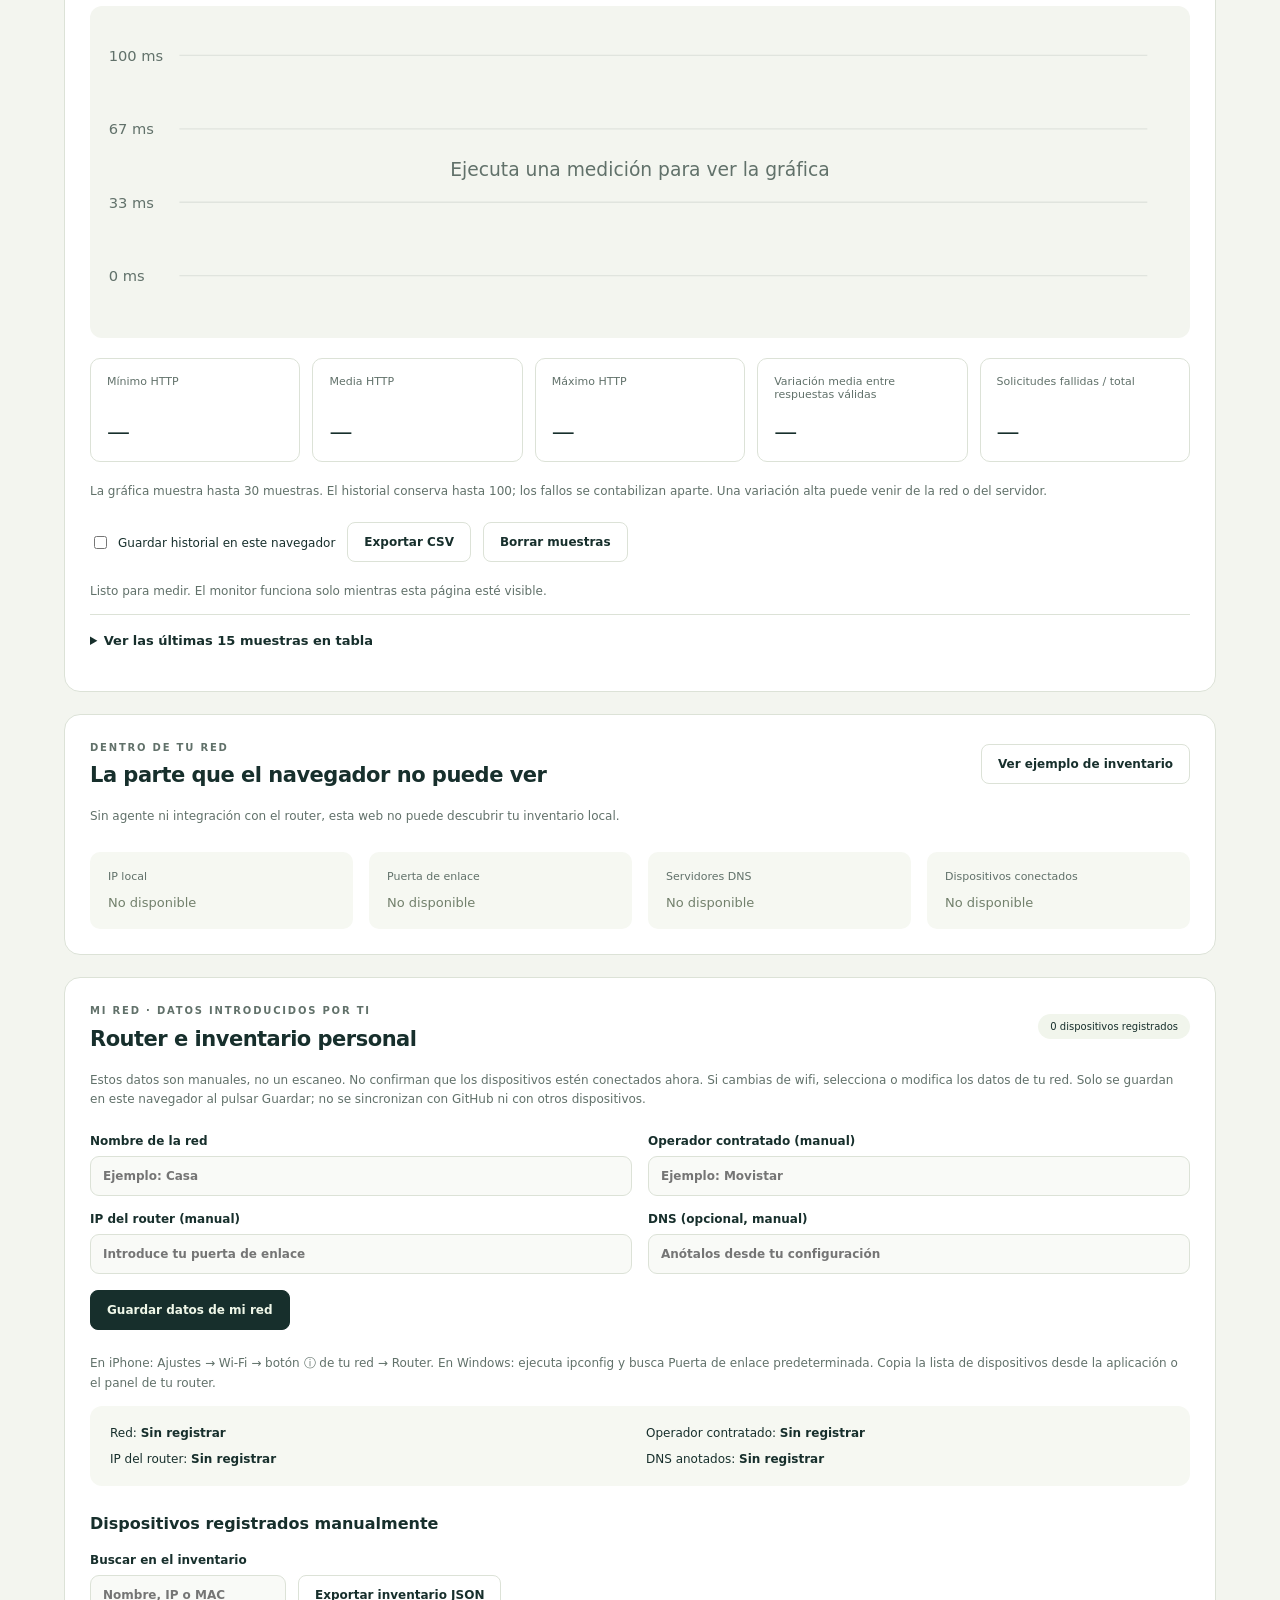
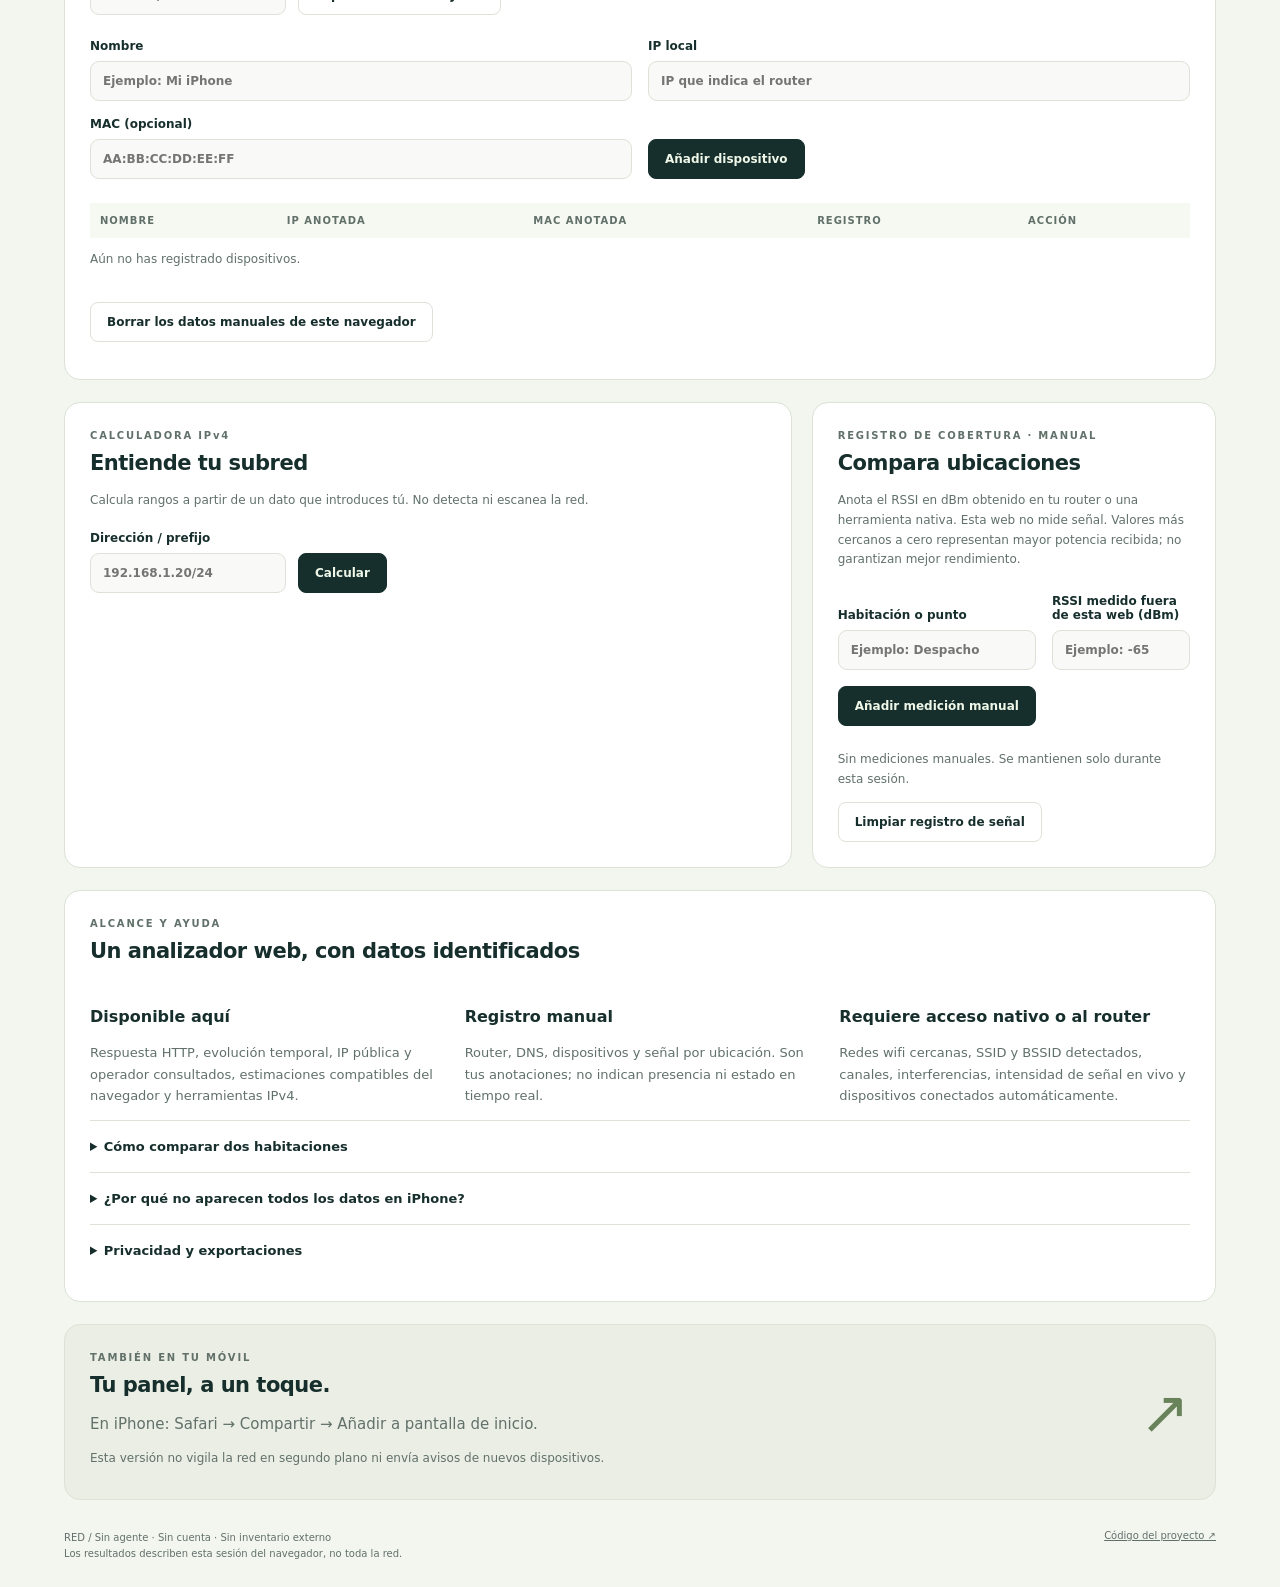
==== commit ab157514: "Expand browser network analyzer with HTTP charts, monitoring, exports and subnet tools" ====
--- a/docs/index.html
+++ b/docs/index.html
@@ -1,17 +1,28 @@
-<!doctype html><html lang="es"><head><meta charset="utf-8"><meta name="viewport" content="width=device-width,initial-scale=1"><meta name="theme-color" content="#172f2c"><meta name="description" content="Observatorio de tu conexión: IP pública, proveedor y diagnóstico web desde el navegador."><meta name="referrer" content="no-referrer"><title>RED · Tu conexión, a la vista</title><link rel="icon" href="./icon.svg"><link rel="apple-touch-icon" href="./icon-192.png"><link rel="manifest" href="./manifest.webmanifest"><link rel="stylesheet" href="./style.css"><script src="./app.js" defer></script></head><body>
-<header><a class="brand" href="./"><span class="brand-icon">R</span> RED <span class="edition">OBSERVATORIO DE CONEXIÓN</span></a><span id="status" class="pill">Comprobando navegador</span></header>
-<main><section class="intro"><div><p class="eyebrow">DIRECTO DESDE TU NAVEGADOR</p><h1>Tu conexión,<br>a la vista.</h1><p class="muted">Un espacio para entender lo que tu navegador puede ver de tu red.</p></div><div class="intro-action"><button id="diagnose">Comprobar conexión ↗</button><span id="checked">Sin diagnóstico todavía</span></div></section>
+<!doctype html><html lang="es"><head><meta charset="utf-8"><meta name="viewport" content="width=device-width,initial-scale=1"><meta name="theme-color" content="#172f2c"><meta name="description" content="Observatorio de tu conexión: IP pública, proveedor y diagnóstico web desde el navegador."><meta name="referrer" content="no-referrer"><title>RED · Tu conexión, a la vista</title><link rel="icon" href="./icon.svg"><link rel="apple-touch-icon" href="./icon-192.png"><link rel="manifest" href="./manifest.webmanifest"><link rel="stylesheet" href="./style.css"><script src="./app.js" defer></script><script src="./utils.js" defer></script><script src="./analyzer.js" defer></script></head><body>
+<header><a class="brand" href="./"><span class="brand-icon">R</span> RED <span class="edition">OBSERVATORIO DE CONEXIÓN</span></a><button id="theme" class="secondary" aria-pressed="false">Modo oscuro</button><span id="status" class="pill">Comprobando navegador</span></header>
+<nav class="analyzer-nav" aria-label="Secciones"><a href="#overview">Resumen</a><a href="#analyzer">Analizador</a><a href="#my-network">Mi red</a><a href="#tools">Herramientas</a><a href="#wifi-guide">Wi-Fi</a></nav><main id="overview"><section class="intro"><div><p class="eyebrow">DIRECTO DESDE TU NAVEGADOR</p><h1>Tu conexión,<br>a la vista.</h1><p class="muted">Un espacio para entender lo que tu navegador puede ver de tu red.</p></div><div class="intro-action"><button id="diagnose">Comprobar conexión ↗</button><span id="checked">Sin diagnóstico todavía</span></div></section>
 <section class="stats"><article class="card"><p class="eyebrow">IP PÚBLICA</p><strong id="public-ip">Sin consultar</strong><span class="muted">Dirección de salida a Internet</span></article><article class="card"><p class="eyebrow">OPERADOR DE SALIDA A INTERNET</p><strong id="provider">Sin consultar</strong><span class="muted">Organización informada por la IP pública</span></article><article class="card accent"><p class="eyebrow">RESPUESTA WEB</p><strong id="latency">— <small>ms</small></strong><span id="latency-note">Mediana de 3 solicitudes a esta web</span></article><article class="card"><p class="eyebrow">CONEXIÓN DEL NAVEGADOR</p><strong id="connection-type">No disponible</strong><span id="connection-note" class="muted">Depende del soporte del navegador</span></article></section>
 <section class="workspace"><article class="card"><div class="section-head"><div><p class="eyebrow">DIAGNÓSTICO</p><h2>Lo que sí podemos observar</h2></div><span class="tag">Datos del navegador</span></div><dl class="details"><div><dt>Estado declarado por el navegador</dt><dd id="online">—</dd></div><div><dt>Acceso a esta web</dt><dd id="reachability">Sin comprobar</dd></div><div><dt>Estimación de descarga del navegador</dt><dd id="downlink">No disponible</dd></div><div><dt>Tiempo de ida y vuelta estimado</dt><dd id="rtt">No disponible</dd></div><div><dt>Ahorro de datos</dt><dd id="save-data">No disponible</dd></div><div><dt>Contexto seguro HTTPS</dt><dd id="secure">—</dd></div><div><dt>Zona horaria del dispositivo</dt><dd id="timezone">—</dd></div><div><dt>Organización de red</dt><dd id="network-org">Sin consultar</dd></div><div><dt>Número de sistema autónomo (ASN)</dt><dd id="asn">Sin consultar</dd></div><div><dt>Versión de IP pública</dt><dd id="ip-version">Sin consultar</dd></div><div><dt>Ubicación aproximada por IP</dt><dd id="location">Sin consultar</dd></div></dl><p class="small muted">Las estimaciones no son un test de velocidad. El tipo efectivo «4g» es una categoría de rendimiento y no confirma que estés usando datos móviles.</p></article>
 <aside class="card public"><div class="orb" aria-hidden="true">◎</div><p class="eyebrow">TU SALIDA A INTERNET</p><h2>Consulta tu IP pública.</h2><p class="muted">Puedes consultar la dirección que ven los servicios de Internet y su proveedor aproximado.</p><button id="lookup">Consultar IP y proveedor</button><p class="small muted">Al pulsar, se hace una consulta a <a href="https://ipapi.co/privacy/" target="_blank" rel="noopener noreferrer">ipapi.co</a>, que recibe tu IP. No se consulta automáticamente ni se guarda aquí.</p><p class="small muted">Una VPN, proxy o iCloud Private Relay puede cambiar los resultados. La ubicación no es GPS.</p></aside></section>
-<p id="message" role="status" aria-live="polite"></p>
+<p id="message" role="status" aria-live="polite"></p><section class="card analyzer" id="analyzer"><div class="section-head"><div><p class="eyebrow">ANALIZADOR WEB</p><h2>Cómo responde tu conexión a esta web</h2></div><span id="sample-count" class="tag">0 muestras</span></div>
+<p class="small muted">Solicitudes HTTP reales a esta web. Incluyen servidor, TLS y recorrido de Internet: no miden exclusivamente el wifi, el router, la velocidad contratada ni pérdida de paquetes.</p>
+<div class="analyzer-controls"><label>Etiqueta de ubicación (manual)<input id="sample-label" maxlength="80" placeholder="Ejemplo: Salón, junto al router"></label><button id="run-series">Medir serie de 10 muestras</button><button id="stop-series" class="secondary" hidden>Detener serie</button><button id="monitor" class="secondary">Monitor cada 15 s</button></div>
+<div class="chart-wrap"><svg id="response-chart" viewBox="0 0 800 225" role="img" aria-label="Gráfica de las últimas 30 respuestas HTTP; los fallos se marcan con una cruz"></svg></div>
+<div class="metric-grid"><div><span>Mínimo HTTP</span><strong id="metric-min">—</strong></div><div><span>Media HTTP</span><strong id="metric-avg">—</strong></div><div><span>Máximo HTTP</span><strong id="metric-max">—</strong></div><div><span>Variación media entre respuestas válidas</span><strong id="metric-variation">—</strong></div><div><span>Solicitudes fallidas / total</span><strong id="metric-failed">—</strong></div></div>
+<p class="small muted">La gráfica muestra hasta 30 muestras. El historial conserva hasta 100; los fallos se contabilizan aparte. Una variación alta puede venir de la red o del servidor.</p><div class="analyzer-controls"><label class="check"><input id="remember-history" type="checkbox"> Guardar historial en este navegador</label><button id="export-csv" class="secondary">Exportar CSV</button><button id="clear-history" class="secondary">Borrar muestras</button></div><p id="analyzer-status" class="small" role="status" aria-live="polite">Listo para medir. El monitor funciona solo mientras esta página esté visible.</p>
+<details><summary>Ver las últimas 15 muestras en tabla</summary><div class="table-wrap"><table><thead><tr><th>Fecha</th><th>Ubicación manual</th><th>Resultado HTTP</th></tr></thead><tbody id="sample-list"></tbody></table></div></details></section>
+
 <section class="card lan"><div class="section-head"><div><p class="eyebrow">DENTRO DE TU RED</p><h2>La parte que el navegador no puede ver</h2></div><button id="demo" class="secondary" aria-pressed="false">Ver ejemplo de inventario</button></div><p class="muted small">Sin agente ni integración con el router, esta web no puede descubrir tu inventario local.</p><div class="limits"><div><span>IP local</span><strong>No disponible</strong></div><div><span>Puerta de enlace</span><strong>No disponible</strong></div><div><span>Servidores DNS</span><strong>No disponible</strong></div><div><span>Dispositivos conectados</span><strong>No disponible</strong></div></div><div id="demo-panel" hidden><p class="demo-label">DEMOSTRACIÓN · DATOS FICTICIOS · NO ES TU RED</p><div class="table-wrap"><table><thead><tr><th>Ejemplo</th><th>IP ficticia</th><th>MAC ficticia</th><th>Origen</th></tr></thead><tbody><tr><td>Router de ejemplo</td><td>192.168.1.1</td><td>02:00:00:00:00:01</td><td>Simulado</td></tr><tr><td>Móvil de ejemplo</td><td>192.168.1.20</td><td>02:00:00:00:00:02</td><td>Simulado</td></tr><tr><td>Ordenador de ejemplo</td><td>192.168.1.30</td><td>02:00:00:00:00:03</td><td>Simulado</td></tr></tbody></table></div></div></section>
-<section class="card lan"><div class="section-head"><div><p class="eyebrow">MI RED · DATOS INTRODUCIDOS POR TI</p><h2>Router e inventario personal</h2></div><span class="tag" id="manual-count">0 dispositivos registrados</span></div>
+<section class="card lan" id="my-network"><div class="section-head"><div><p class="eyebrow">MI RED · DATOS INTRODUCIDOS POR TI</p><h2>Router e inventario personal</h2></div><span class="tag" id="manual-count">0 dispositivos registrados</span></div>
 <p class="small muted">Estos datos son manuales, no un escaneo. No confirman que los dispositivos estén conectados ahora. Si cambias de wifi, selecciona o modifica los datos de tu red. Solo se guardan en este navegador al pulsar Guardar; no se sincronizan con GitHub ni con otros dispositivos.</p>
 <form id="network-form" class="manual-form"><label>Nombre de la red<input id="network-name" maxlength="80" placeholder="Ejemplo: Casa"></label><label>Operador contratado (manual)<input id="contract-operator" maxlength="80" placeholder="Ejemplo: Movistar"></label><label>IP del router (manual)<input id="router-ip" inputmode="decimal" maxlength="15" placeholder="Introduce tu puerta de enlace"></label><label>DNS (opcional, manual)<input id="manual-dns" maxlength="100" placeholder="Anótalos desde tu configuración"></label><button>Guardar datos de mi red</button></form>
 <p class="small muted">En iPhone: Ajustes → Wi-Fi → botón ⓘ de tu red → Router. En Windows: ejecuta ipconfig y busca Puerta de enlace predeterminada. Copia la lista de dispositivos desde la aplicación o el panel de tu router.</p>
 <div class="manual-summary"><span>Red: <strong id="saved-name">Sin registrar</strong></span><span>Operador contratado: <strong id="saved-operator">Sin registrar</strong></span><span>IP del router: <strong id="saved-router">Sin registrar</strong></span><span>DNS anotados: <strong id="saved-dns">Sin registrar</strong></span></div>
-<h3>Dispositivos registrados manualmente</h3><form id="device-form" class="manual-form"><label>Nombre<input id="device-name" required maxlength="80" placeholder="Ejemplo: Mi iPhone"></label><label>IP local<input id="device-ip" required maxlength="15" inputmode="decimal" placeholder="IP que indica el router"></label><label>MAC (opcional)<input id="device-mac" maxlength="17" placeholder="AA:BB:CC:DD:EE:FF"></label><button>Añadir dispositivo</button></form>
+<h3>Dispositivos registrados manualmente</h3><div class="analyzer-controls"><label>Buscar en el inventario<input id="inventory-search" type="search" placeholder="Nombre, IP o MAC"></label><button id="export-inventory" class="secondary">Exportar inventario JSON</button></div><form id="device-form" class="manual-form"><label>Nombre<input id="device-name" required maxlength="80" placeholder="Ejemplo: Mi iPhone"></label><label>IP local<input id="device-ip" required maxlength="15" inputmode="decimal" placeholder="IP que indica el router"></label><label>MAC (opcional)<input id="device-mac" maxlength="17" placeholder="AA:BB:CC:DD:EE:FF"></label><button>Añadir dispositivo</button></form>
 <div class="table-wrap"><table><thead><tr><th>Nombre</th><th>IP anotada</th><th>MAC anotada</th><th>Registro</th><th>Acción</th></tr></thead><tbody id="manual-devices"></tbody></table></div><p id="manual-empty" class="small muted">Aún no has registrado dispositivos.</p><button id="clear-manual" class="secondary">Borrar los datos manuales de este navegador</button><p id="manual-status" class="small" role="status" aria-live="polite"></p></section>
+<section class="workspace tools" id="tools"><article class="card"><p class="eyebrow">CALCULADORA IPv4</p><h2>Entiende tu subred</h2><p class="small muted">Calcula rangos a partir de un dato que introduces tú. No detecta ni escanea la red.</p><form id="subnet-form" class="analyzer-controls"><label>Dirección / prefijo<input id="cidr" required placeholder="192.168.1.20/24" maxlength="18"></label><button>Calcular</button></form><dl class="details" id="subnet-result" aria-live="polite"></dl></article>
+<article class="card"><p class="eyebrow">REGISTRO DE COBERTURA · MANUAL</p><h2>Compara ubicaciones</h2><p class="small muted">Anota el RSSI en dBm obtenido en tu router o una herramienta nativa. Esta web no mide señal. Valores más cercanos a cero representan mayor potencia recibida; no garantizan mejor rendimiento.</p><form id="survey-form" class="manual-form"><label>Habitación o punto<input id="survey-place" required maxlength="60" placeholder="Ejemplo: Despacho"></label><label>RSSI medido fuera de esta web (dBm)<input id="survey-rssi" required type="number" min="-120" max="0" step="1" placeholder="Ejemplo: -65"></label><button>Añadir medición manual</button></form><div id="survey-results"></div><p id="survey-empty" class="small muted">Sin mediciones manuales. Se mantienen solo durante esta sesión.</p><button id="clear-survey" class="secondary">Limpiar registro de señal</button></article></section>
+<section class="card lan" id="wifi-guide"><p class="eyebrow">ALCANCE Y AYUDA</p><h2>Un analizador web, con datos identificados</h2><div class="capability-grid"><article><h3>Disponible aquí</h3><p>Respuesta HTTP, evolución temporal, IP pública y operador consultados, estimaciones compatibles del navegador y herramientas IPv4.</p></article><article><h3>Registro manual</h3><p>Router, DNS, dispositivos y señal por ubicación. Son tus anotaciones; no indican presencia ni estado en tiempo real.</p></article><article><h3>Requiere acceso nativo o al router</h3><p>Redes wifi cercanas, SSID y BSSID detectados, canales, interferencias, intensidad de señal en vivo y dispositivos conectados automáticamente.</p></article></div>
+<details><summary>Cómo comparar dos habitaciones</summary><p class="small muted">Desactiva VPN si quieres excluir su efecto, usa el mismo dispositivo y evita descargas simultáneas. Escribe la ubicación y ejecuta una serie en cada habitación. Compara varias veces: un cambio HTTP no demuestra por sí solo un problema de cobertura.</p></details><details><summary>¿Por qué no aparecen todos los datos en iPhone?</summary><p class="small muted">Safari no expone toda la información de conexión. Los campos no compatibles aparecen como no disponibles. Instalar esta web en el inicio no le da permisos de escaneo wifi.</p></details><details><summary>Privacidad y exportaciones</summary><p class="small muted">El inventario y el historial opcional se guardan en este navegador y pueden borrarse con sus botones. No se sincronizan. Exportar descarga un archivo con tus datos: compártelo solo si quieres revelar esas anotaciones. La consulta de IP usa ipapi.co tras pulsar su botón.</p></details></section>
 <section class="card install"><div><p class="eyebrow">TAMBIÉN EN TU MÓVIL</p><h2>Tu panel, a un toque.</h2><p class="muted">En iPhone: Safari → Compartir → Añadir a pantalla de inicio.</p><p class="small muted">Esta versión no vigila la red en segundo plano ni envía avisos de nuevos dispositivos.</p></div><button id="install" hidden>Instalar RED</button><span class="install-icon" aria-hidden="true">↗</span></section>
 <footer><p>RED / Sin agente · Sin cuenta · Sin inventario externo<br>Los resultados describen esta sesión del navegador, no toda la red.</p><a href="https://github.com/jara-cyber/red" target="_blank" rel="noopener noreferrer">Código del proyecto ↗</a></footer></main></body></html>
--- a/docs/style.css
+++ b/docs/style.css
@@ -2,3 +2,8 @@
 .intro{align-items:center;margin-bottom:40px}.intro h1{font-size:clamp(44px,6vw,76px);letter-spacing:-3px}.intro-action{display:flex;flex-direction:column;gap:12px;align-items:end}.intro-action span{font-size:11px;color:var(--muted)}.stats strong{overflow-wrap:anywhere;font-size:clamp(19px,2.3vw,30px)}.stats .card.accent{background:var(--ink);color:var(--accent)}.accent small{font-size:15px}.accent>span{color:#c0cdbd}.stats .card.accent .eyebrow{color:#c0cdbd}.stats .card:nth-child(3) strong{font-size:42px}.workspace{grid-template-columns:minmax(0,1.8fr) minmax(290px,1fr)}.tag{font-size:10px;background:#f1f5ec;border-radius:30px;padding:7px 12px;white-space:nowrap}.details{margin:12px 0}.details>div{display:flex;justify-content:space-between;gap:24px;padding:16px 0;border-bottom:1px solid #edf0e9;font-size:13px}.details dt{color:var(--muted)}.details dd{margin:0;text-align:right;overflow-wrap:anywhere;font-weight:500;max-width:55%}.public{background:#e5ecdb}.public h2{font-size:29px;letter-spacing:-1px;margin-top:14px}.public button{margin:8px 0}.public a{color:var(--ink)}.orb{font-size:90px;color:#5a7352;line-height:1;margin-bottom:30px}.lan{margin-top:22px}.limits{display:grid;grid-template-columns:repeat(4,1fr);margin-top:25px;gap:16px}.limits>div{background:#f6f8f2;padding:18px;border-radius:10px}.limits span{display:block;font-size:11px;color:var(--muted);margin-bottom:10px}.limits strong{font-size:13px;font-weight:500;color:#72806c}.demo-label{color:#795a24;background:#fff3d7;border:1px solid #e6cc92;padding:12px 15px;border-radius:8px;font-size:11px;font-weight:700;letter-spacing:1px;margin-top:24px}.install{margin-top:22px;display:flex;align-items:center;justify-content:space-between;gap:20px;background:#ebeee5}.install h2{margin-bottom:5px}.install p{margin-bottom:5px}.install-icon{font-size:60px;color:#68825a}footer a{color:var(--muted);white-space:nowrap}button:focus-visible,a:focus-visible{outline:3px solid #7eaa4c;outline-offset:4px}@media(max-width:1000px){.workspace{grid-template-columns:1fr}.public{display:block}.orb{font-size:60px;margin-bottom:15px}.intro-action{align-items:start}.limits{grid-template-columns:repeat(2,1fr)}}@media(max-width:600px){.intro h1{letter-spacing:-2px}.intro-action{width:100%;margin-top:16px}.intro-action button{width:100%}.details>div{font-size:12px;gap:12px}.limits{gap:10px}.limits>div{padding:14px}.edition{display:none}.stats strong{font-size:20px}.stats .card:nth-child(3) strong{font-size:32px}.install-icon{display:none}.install{align-items:start;flex-direction:column}}
 
 .manual-form{display:grid;grid-template-columns:repeat(2,minmax(0,1fr));gap:16px;margin:24px 0;align-items:end}.manual-form label{margin:0}.manual-form input{display:block;width:100%;margin-top:8px}.manual-form button{justify-self:start}.manual-summary{display:grid;grid-template-columns:repeat(2,minmax(0,1fr));gap:12px;padding:20px;background:#f6f8f2;border-radius:12px;font-size:12px}.manual-summary span{overflow-wrap:anywhere}.manual-summary strong{font-weight:600}#clear-manual{margin-top:20px}#manual-status{color:#526938}h3{font-weight:600;font-size:16px;margin-top:28px}@media(max-width:600px){.manual-form,.manual-summary{grid-template-columns:1fr}.manual-form button{width:100%}}
+
+html{scroll-behavior:smooth;scroll-padding-top:24px}.analyzer-nav{display:flex;gap:24px;overflow:auto;padding:16px 5vw;border-bottom:1px solid var(--line);background:var(--white)}.analyzer-nav a{color:var(--muted);font-size:12px;white-space:nowrap;text-decoration:none}.analyzer-nav a:hover{color:var(--ink)}.analyzer{margin-top:22px}.analyzer-controls{display:flex;gap:12px;align-items:end;flex-wrap:wrap;margin:20px 0}.analyzer-controls label{margin:0}.analyzer-controls input:not([type=checkbox]){display:block;margin-top:8px;max-width:100%}.check{display:flex;align-items:center;gap:8px;padding:10px 0;font-weight:400}.check input{accent-color:var(--green)}.chart-wrap{width:100%;overflow:hidden;background:var(--bg);padding:16px;border-radius:12px}#response-chart{display:block;width:100%;height:auto;min-height:150px;color:var(--muted)}.metric-grid{display:grid;grid-template-columns:repeat(5,1fr);gap:12px;margin:20px 0}.metric-grid>div{padding:16px;border:1px solid var(--line);border-radius:10px}.metric-grid span{font-size:11px;color:var(--muted);display:block;min-height:32px}.metric-grid strong{display:block;font-size:23px;font-weight:500;margin-top:12px}.tools{margin-top:22px}.tools .manual-form{grid-template-columns:1fr 1fr}.survey-row{display:flex;align-items:center;gap:12px;margin:16px 0;font-size:12px}.survey-row span{flex:1;overflow-wrap:anywhere}.survey-row meter{width:32%}.survey-row strong{font-size:11px;font-weight:500}.capability-grid{display:grid;grid-template-columns:repeat(3,1fr);gap:24px}.capability-grid p{font-size:13px;color:var(--muted)}details{border-top:1px solid var(--line);padding:18px 0}summary{cursor:pointer;font-size:13px;font-weight:600}details p{max-width:850px}#analyzer-status{color:var(--muted)}
+[data-theme=dark]{--bg:#101b1b;--ink:#e5eedf;--muted:#a6b7ad;--line:#34433e;--white:#1b2927;--green:#9cbd70;color-scheme:dark}[data-theme=dark] .brand-icon,[data-theme=dark] button{background:#c7ed79;color:#152b24;border-color:#c7ed79}[data-theme=dark] .secondary{background:transparent;color:var(--ink);border-color:var(--line)}[data-theme=dark] .stats .card.accent{background:#213d32}[data-theme=dark] .pill,[data-theme=dark] input,[data-theme=dark] th,[data-theme=dark] .limits>div,[data-theme=dark] .manual-summary,[data-theme=dark] .tag{background:#243530;color:var(--ink)}[data-theme=dark] .public,[data-theme=dark] .install{background:#283c2e}[data-theme=dark] .details>div,[data-theme=dark] td{border-color:var(--line)}[data-theme=dark] .demo-label{background:#463b23;color:#f7df9c}[data-theme=dark] .stats .card.accent strong{color:#c7ed79}[data-theme=dark] .pill.connected{background:#29432f;border-color:#4d694a}
+@media(max-width:1000px){.metric-grid{grid-template-columns:repeat(3,1fr)}.capability-grid{grid-template-columns:1fr}}@media(max-width:600px){header{gap:8px;padding:0 4vw}.brand{font-size:22px;gap:7px}.brand-icon{width:32px;height:32px}.pill{font-size:9px;padding:7px}header button{font-size:10px;padding:8px}.metric-grid{grid-template-columns:repeat(2,1fr)}.metric-grid strong{font-size:21px}.analyzer-controls{align-items:stretch}.analyzer-controls label{width:100%}.analyzer-controls input:not([type=checkbox]){width:100%}.analyzer-controls button{flex:1}.tools .manual-form{grid-template-columns:1fr}.survey-row{flex-wrap:wrap}.survey-row span{flex-basis:100%}.chart-wrap{padding:5px}.analyzer-nav{gap:22px}}
+@media(prefers-reduced-motion:reduce){html{scroll-behavior:auto}}
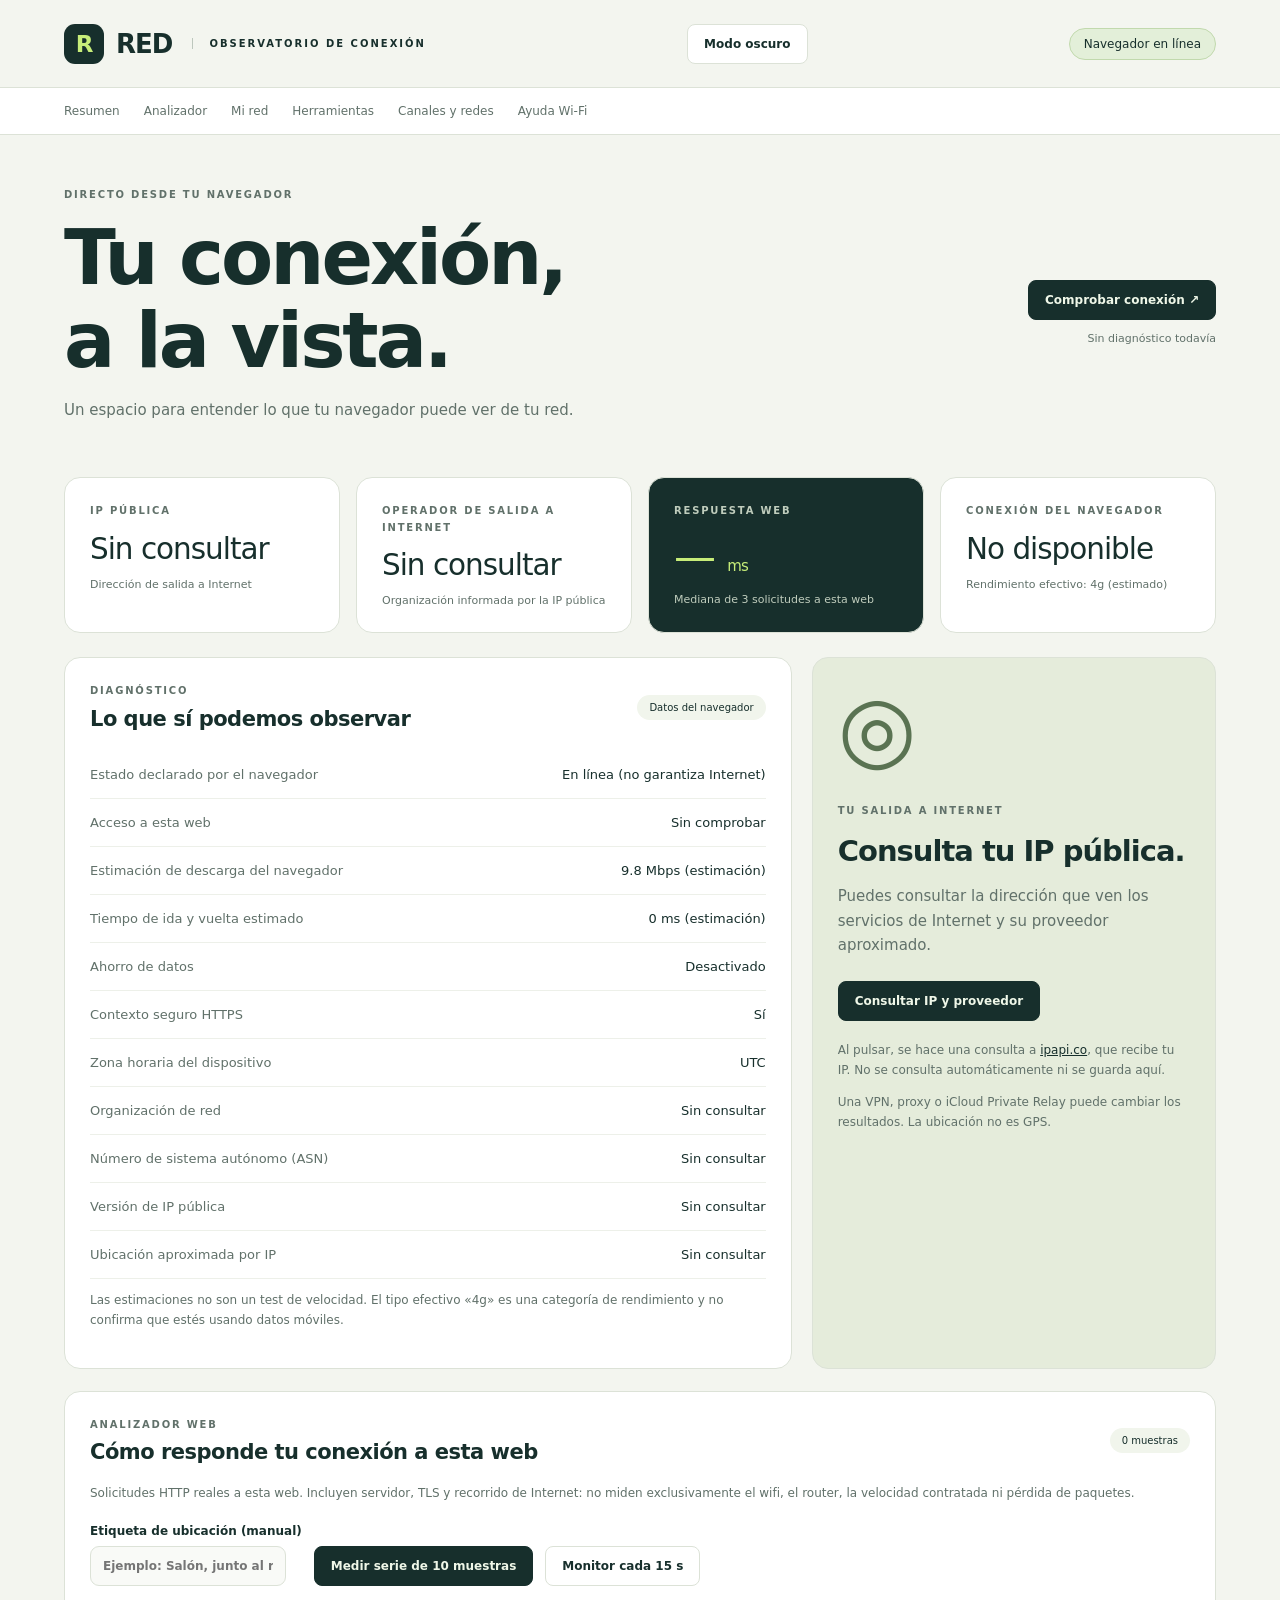
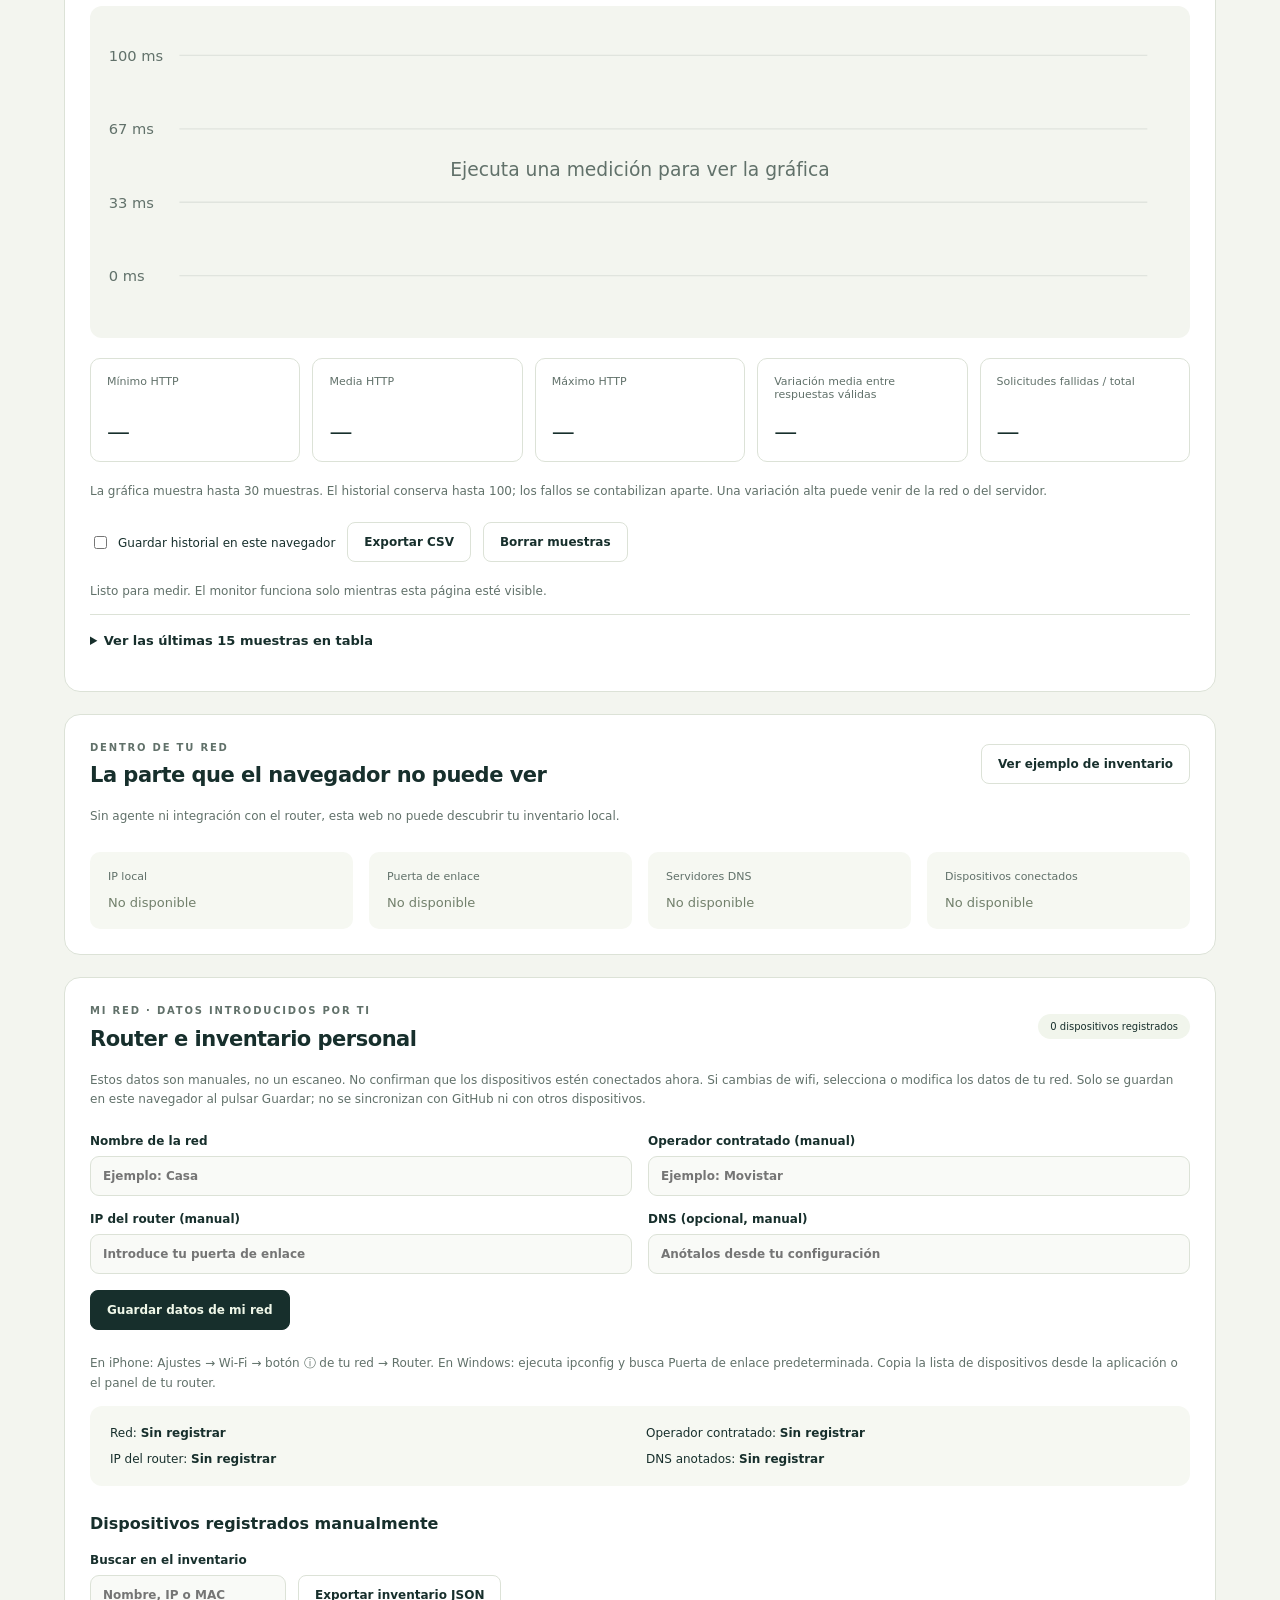
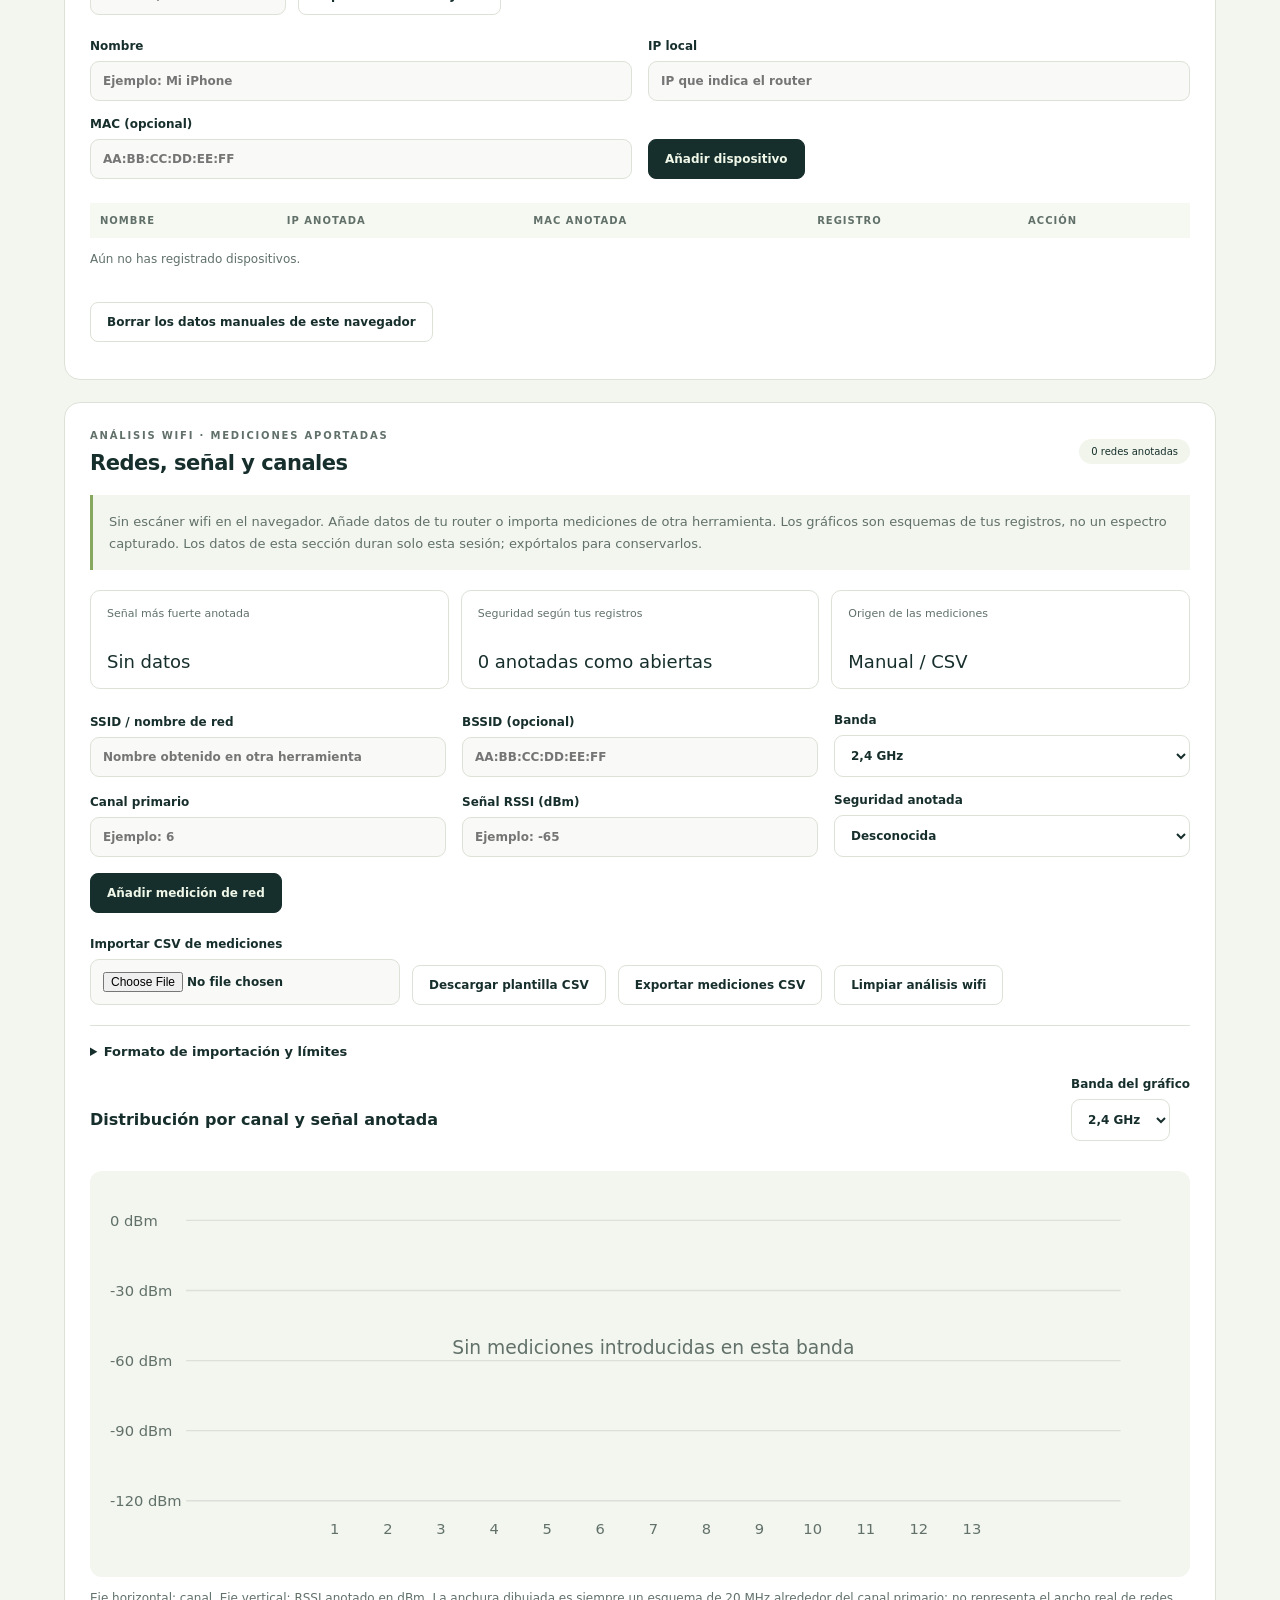
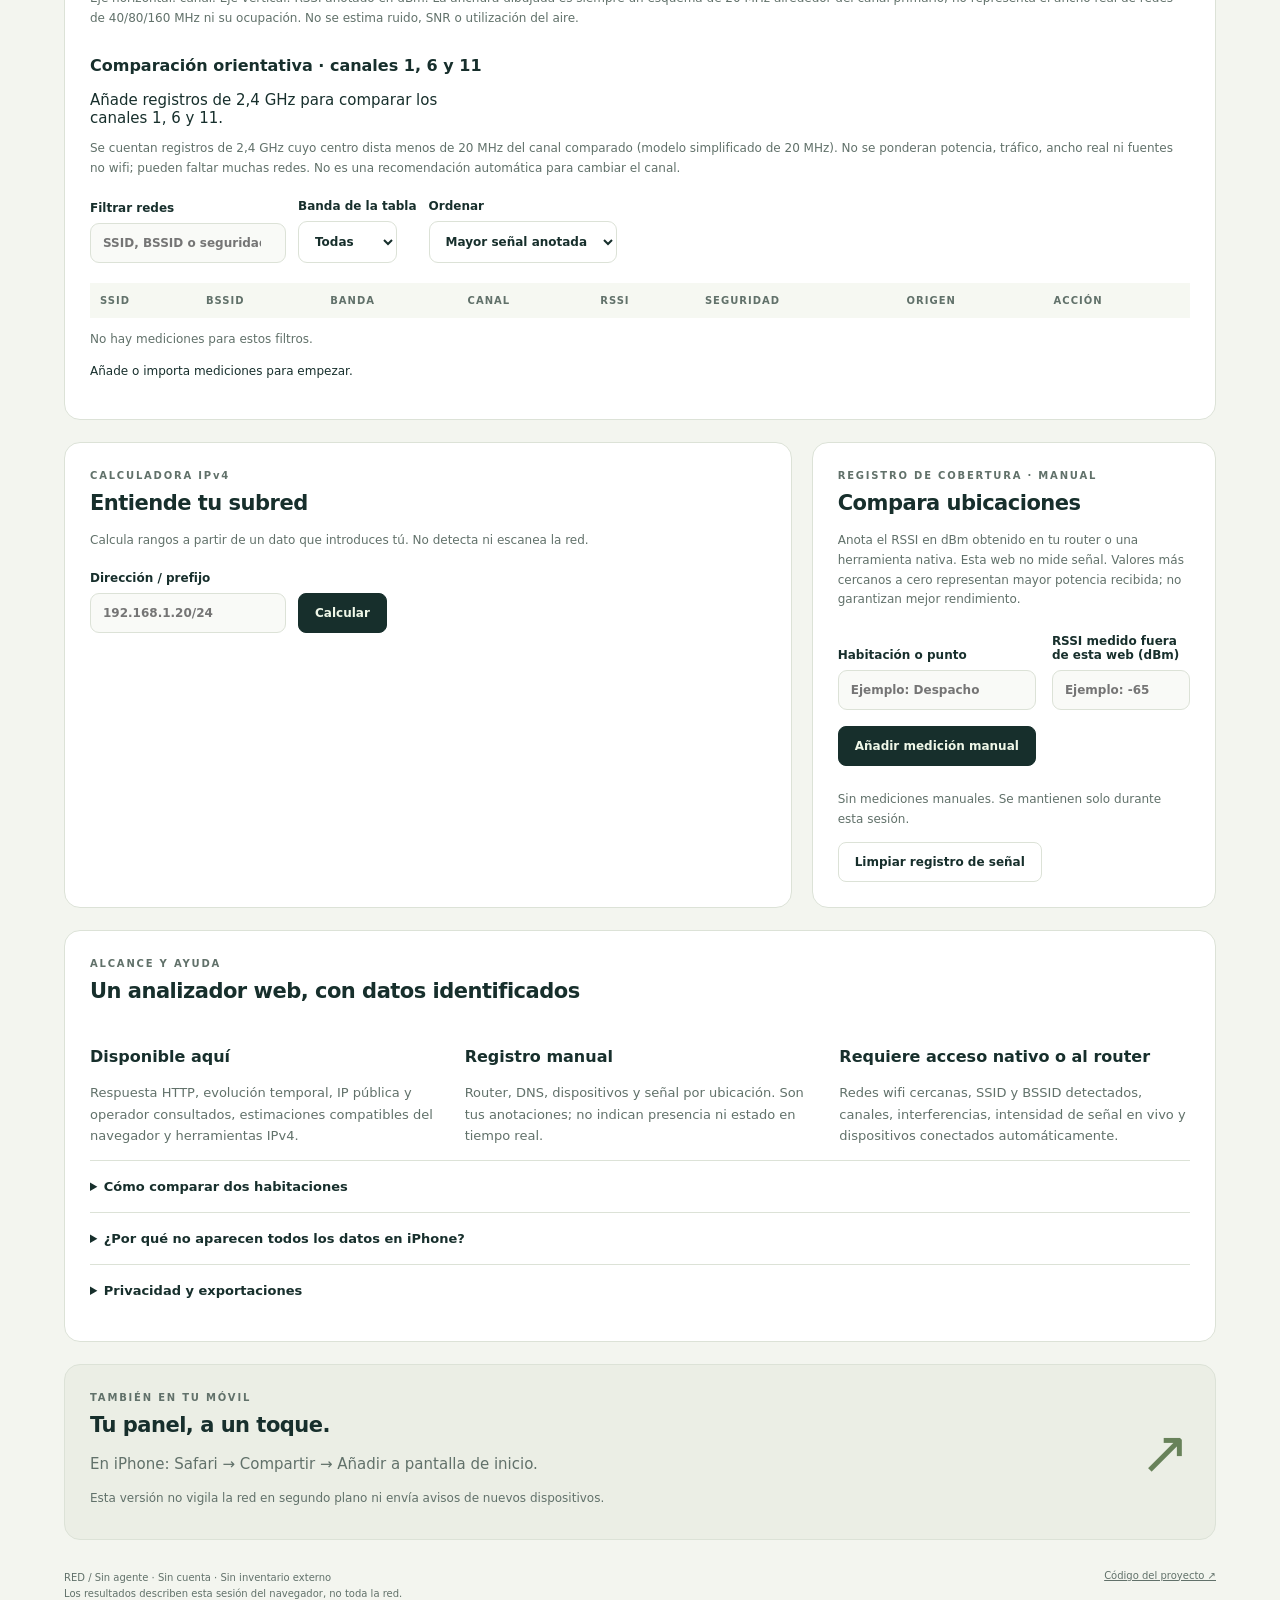
==== commit 9a13a3bc: "Add imported Wi-Fi surveys, channel diagrams, filtering and overlap comparison" ====
--- a/docs/index.html
+++ b/docs/index.html
@@ -1,6 +1,6 @@
-<!doctype html><html lang="es"><head><meta charset="utf-8"><meta name="viewport" content="width=device-width,initial-scale=1"><meta name="theme-color" content="#172f2c"><meta name="description" content="Observatorio de tu conexión: IP pública, proveedor y diagnóstico web desde el navegador."><meta name="referrer" content="no-referrer"><title>RED · Tu conexión, a la vista</title><link rel="icon" href="./icon.svg"><link rel="apple-touch-icon" href="./icon-192.png"><link rel="manifest" href="./manifest.webmanifest"><link rel="stylesheet" href="./style.css"><script src="./app.js" defer></script><script src="./utils.js" defer></script><script src="./analyzer.js" defer></script></head><body>
+<!doctype html><html lang="es"><head><meta charset="utf-8"><meta name="viewport" content="width=device-width,initial-scale=1"><meta name="theme-color" content="#172f2c"><meta name="description" content="Observatorio de tu conexión: IP pública, proveedor y diagnóstico web desde el navegador."><meta name="referrer" content="no-referrer"><title>RED · Tu conexión, a la vista</title><link rel="icon" href="./icon.svg"><link rel="apple-touch-icon" href="./icon-192.png"><link rel="manifest" href="./manifest.webmanifest"><link rel="stylesheet" href="./style.css"><script src="./app.js" defer></script><script src="./utils.js" defer></script><script src="./analyzer.js" defer></script><script src="./wireless-utils.js" defer></script><script src="./wireless.js" defer></script></head><body>
 <header><a class="brand" href="./"><span class="brand-icon">R</span> RED <span class="edition">OBSERVATORIO DE CONEXIÓN</span></a><button id="theme" class="secondary" aria-pressed="false">Modo oscuro</button><span id="status" class="pill">Comprobando navegador</span></header>
-<nav class="analyzer-nav" aria-label="Secciones"><a href="#overview">Resumen</a><a href="#analyzer">Analizador</a><a href="#my-network">Mi red</a><a href="#tools">Herramientas</a><a href="#wifi-guide">Wi-Fi</a></nav><main id="overview"><section class="intro"><div><p class="eyebrow">DIRECTO DESDE TU NAVEGADOR</p><h1>Tu conexión,<br>a la vista.</h1><p class="muted">Un espacio para entender lo que tu navegador puede ver de tu red.</p></div><div class="intro-action"><button id="diagnose">Comprobar conexión ↗</button><span id="checked">Sin diagnóstico todavía</span></div></section>
+<nav class="analyzer-nav" aria-label="Secciones"><a href="#overview">Resumen</a><a href="#analyzer">Analizador</a><a href="#my-network">Mi red</a><a href="#tools">Herramientas</a><a href="#wireless">Canales y redes</a><a href="#wifi-guide">Ayuda Wi-Fi</a></nav><main id="overview"><section class="intro"><div><p class="eyebrow">DIRECTO DESDE TU NAVEGADOR</p><h1>Tu conexión,<br>a la vista.</h1><p class="muted">Un espacio para entender lo que tu navegador puede ver de tu red.</p></div><div class="intro-action"><button id="diagnose">Comprobar conexión ↗</button><span id="checked">Sin diagnóstico todavía</span></div></section>
 <section class="stats"><article class="card"><p class="eyebrow">IP PÚBLICA</p><strong id="public-ip">Sin consultar</strong><span class="muted">Dirección de salida a Internet</span></article><article class="card"><p class="eyebrow">OPERADOR DE SALIDA A INTERNET</p><strong id="provider">Sin consultar</strong><span class="muted">Organización informada por la IP pública</span></article><article class="card accent"><p class="eyebrow">RESPUESTA WEB</p><strong id="latency">— <small>ms</small></strong><span id="latency-note">Mediana de 3 solicitudes a esta web</span></article><article class="card"><p class="eyebrow">CONEXIÓN DEL NAVEGADOR</p><strong id="connection-type">No disponible</strong><span id="connection-note" class="muted">Depende del soporte del navegador</span></article></section>
 <section class="workspace"><article class="card"><div class="section-head"><div><p class="eyebrow">DIAGNÓSTICO</p><h2>Lo que sí podemos observar</h2></div><span class="tag">Datos del navegador</span></div><dl class="details"><div><dt>Estado declarado por el navegador</dt><dd id="online">—</dd></div><div><dt>Acceso a esta web</dt><dd id="reachability">Sin comprobar</dd></div><div><dt>Estimación de descarga del navegador</dt><dd id="downlink">No disponible</dd></div><div><dt>Tiempo de ida y vuelta estimado</dt><dd id="rtt">No disponible</dd></div><div><dt>Ahorro de datos</dt><dd id="save-data">No disponible</dd></div><div><dt>Contexto seguro HTTPS</dt><dd id="secure">—</dd></div><div><dt>Zona horaria del dispositivo</dt><dd id="timezone">—</dd></div><div><dt>Organización de red</dt><dd id="network-org">Sin consultar</dd></div><div><dt>Número de sistema autónomo (ASN)</dt><dd id="asn">Sin consultar</dd></div><div><dt>Versión de IP pública</dt><dd id="ip-version">Sin consultar</dd></div><div><dt>Ubicación aproximada por IP</dt><dd id="location">Sin consultar</dd></div></dl><p class="small muted">Las estimaciones no son un test de velocidad. El tipo efectivo «4g» es una categoría de rendimiento y no confirma que estés usando datos móviles.</p></article>
 <aside class="card public"><div class="orb" aria-hidden="true">◎</div><p class="eyebrow">TU SALIDA A INTERNET</p><h2>Consulta tu IP pública.</h2><p class="muted">Puedes consultar la dirección que ven los servicios de Internet y su proveedor aproximado.</p><button id="lookup">Consultar IP y proveedor</button><p class="small muted">Al pulsar, se hace una consulta a <a href="https://ipapi.co/privacy/" target="_blank" rel="noopener noreferrer">ipapi.co</a>, que recibe tu IP. No se consulta automáticamente ni se guarda aquí.</p><p class="small muted">Una VPN, proxy o iCloud Private Relay puede cambiar los resultados. La ubicación no es GPS.</p></aside></section>
@@ -20,6 +20,17 @@
 <div class="manual-summary"><span>Red: <strong id="saved-name">Sin registrar</strong></span><span>Operador contratado: <strong id="saved-operator">Sin registrar</strong></span><span>IP del router: <strong id="saved-router">Sin registrar</strong></span><span>DNS anotados: <strong id="saved-dns">Sin registrar</strong></span></div>
 <h3>Dispositivos registrados manualmente</h3><div class="analyzer-controls"><label>Buscar en el inventario<input id="inventory-search" type="search" placeholder="Nombre, IP o MAC"></label><button id="export-inventory" class="secondary">Exportar inventario JSON</button></div><form id="device-form" class="manual-form"><label>Nombre<input id="device-name" required maxlength="80" placeholder="Ejemplo: Mi iPhone"></label><label>IP local<input id="device-ip" required maxlength="15" inputmode="decimal" placeholder="IP que indica el router"></label><label>MAC (opcional)<input id="device-mac" maxlength="17" placeholder="AA:BB:CC:DD:EE:FF"></label><button>Añadir dispositivo</button></form>
 <div class="table-wrap"><table><thead><tr><th>Nombre</th><th>IP anotada</th><th>MAC anotada</th><th>Registro</th><th>Acción</th></tr></thead><tbody id="manual-devices"></tbody></table></div><p id="manual-empty" class="small muted">Aún no has registrado dispositivos.</p><button id="clear-manual" class="secondary">Borrar los datos manuales de este navegador</button><p id="manual-status" class="small" role="status" aria-live="polite"></p></section>
+<section class="card lan" id="wireless"><div class="section-head"><div><p class="eyebrow">ANÁLISIS WIFI · MEDICIONES APORTADAS</p><h2>Redes, señal y canales</h2></div><span id="wifi-total" class="tag">0 redes anotadas</span></div>
+<p class="measurement-note">Sin escáner wifi en el navegador. Añade datos de tu router o importa mediciones de otra herramienta. Los gráficos son esquemas de tus registros, no un espectro capturado. Los datos de esta sección duran solo esta sesión; expórtalos para conservarlos.</p>
+<div class="metric-grid wifi-metrics"><div><span>Señal más fuerte anotada</span><strong id="wifi-strongest">Sin datos</strong></div><div><span>Seguridad según tus registros</span><strong id="wifi-open">0 anotadas como abiertas</strong></div><div><span>Origen de las mediciones</span><strong>Manual / CSV</strong></div></div>
+<form id="wifi-form" class="manual-form wifi-form"><label>SSID / nombre de red<input id="wifi-ssid" required maxlength="80" placeholder="Nombre obtenido en otra herramienta"></label><label>BSSID (opcional)<input id="wifi-bssid" maxlength="17" placeholder="AA:BB:CC:DD:EE:FF"></label><label>Banda<select id="wifi-input-band"><option value="2.4">2,4 GHz</option><option value="5">5 GHz</option></select></label><label>Canal primario<input id="wifi-channel" type="number" required min="1" max="165" step="1" placeholder="Ejemplo: 6"></label><label>Señal RSSI (dBm)<input id="wifi-rssi" type="number" required min="-120" max="0" step="1" placeholder="Ejemplo: -65"></label><label>Seguridad anotada<select id="wifi-security"><option>Desconocida</option><option>WPA2</option><option>WPA3</option><option>WPA2/WPA3</option><option>Abierta</option></select></label><button>Añadir medición de red</button></form>
+<div class="analyzer-controls"><label>Importar CSV de mediciones<input id="wifi-import" type="file" accept=".csv,text/csv"></label><button id="wifi-template" class="secondary">Descargar plantilla CSV</button><button id="wifi-export" class="secondary">Exportar mediciones CSV</button><button id="wifi-clear" class="secondary">Limpiar análisis wifi</button></div>
+<details><summary>Formato de importación y límites</summary><p class="small muted">Cabecera: ssid,band,channel,rssi,bssid,security. Usa coma como separador, punto para 2.4 y RSSI real en dBm, no porcentaje. bssid y security son opcionales; si incluyes las columnas, deja la celda vacía cuando no lo sepas. Seguridad: WPA2, WPA3, WPA2/WPA3, Abierta o Desconocida. Se admiten hasta 100 filas, 100 KB y bandas 2,4/5 GHz. No se importan directamente capturas de pantalla ni la salida de comandos. La disponibilidad legal de canales depende de tu país y equipo.</p></details>
+<div class="section-head"><h3>Distribución por canal y señal anotada</h3><label>Banda del gráfico<select id="chart-band"><option value="2.4">2,4 GHz</option><option value="5">5 GHz</option></select></label></div><div class="chart-wrap"><svg id="channel-chart" viewBox="0 0 800 280" role="img" aria-label="Esquema de canales y RSSI con mediciones introducidas o importadas"></svg></div>
+<p class="small muted">Eje horizontal: canal. Eje vertical: RSSI anotado en dBm. La anchura dibujada es siempre un esquema de 20 MHz alrededor del canal primario; no representa el ancho real de redes de 40/80/160 MHz ni su ocupación. No se estima ruido, SNR o utilización del aire.</p>
+<h3>Comparación orientativa · canales 1, 6 y 11</h3><div id="wifi-analysis" class="channel-analysis"></div><p class="small muted">Se cuentan registros de 2,4 GHz cuyo centro dista menos de 20 MHz del canal comparado (modelo simplificado de 20 MHz). No se ponderan potencia, tráfico, ancho real ni fuentes no wifi; pueden faltar muchas redes. No es una recomendación automática para cambiar el canal.</p>
+<div class="analyzer-controls"><label>Filtrar redes<input id="wifi-search" type="search" placeholder="SSID, BSSID o seguridad"></label><label>Banda de la tabla<select id="wifi-band"><option value="all">Todas</option><option value="2.4">2,4 GHz</option><option value="5">5 GHz</option></select></label><label>Ordenar<select id="wifi-sort"><option value="signal">Mayor señal anotada</option><option value="channel">Canal</option><option value="name">Nombre</option></select></label></div>
+<div class="table-wrap"><table><thead><tr><th>SSID</th><th>BSSID</th><th>Banda</th><th>Canal</th><th>RSSI</th><th>Seguridad</th><th>Origen</th><th>Acción</th></tr></thead><tbody id="wifi-table"></tbody></table></div><p id="wifi-empty" class="small muted">No hay mediciones para estos filtros.</p><p id="wifi-status" role="status" aria-live="polite" class="small">Añade o importa mediciones para empezar.</p></section>
 <section class="workspace tools" id="tools"><article class="card"><p class="eyebrow">CALCULADORA IPv4</p><h2>Entiende tu subred</h2><p class="small muted">Calcula rangos a partir de un dato que introduces tú. No detecta ni escanea la red.</p><form id="subnet-form" class="analyzer-controls"><label>Dirección / prefijo<input id="cidr" required placeholder="192.168.1.20/24" maxlength="18"></label><button>Calcular</button></form><dl class="details" id="subnet-result" aria-live="polite"></dl></article>
 <article class="card"><p class="eyebrow">REGISTRO DE COBERTURA · MANUAL</p><h2>Compara ubicaciones</h2><p class="small muted">Anota el RSSI en dBm obtenido en tu router o una herramienta nativa. Esta web no mide señal. Valores más cercanos a cero representan mayor potencia recibida; no garantizan mejor rendimiento.</p><form id="survey-form" class="manual-form"><label>Habitación o punto<input id="survey-place" required maxlength="60" placeholder="Ejemplo: Despacho"></label><label>RSSI medido fuera de esta web (dBm)<input id="survey-rssi" required type="number" min="-120" max="0" step="1" placeholder="Ejemplo: -65"></label><button>Añadir medición manual</button></form><div id="survey-results"></div><p id="survey-empty" class="small muted">Sin mediciones manuales. Se mantienen solo durante esta sesión.</p><button id="clear-survey" class="secondary">Limpiar registro de señal</button></article></section>
 <section class="card lan" id="wifi-guide"><p class="eyebrow">ALCANCE Y AYUDA</p><h2>Un analizador web, con datos identificados</h2><div class="capability-grid"><article><h3>Disponible aquí</h3><p>Respuesta HTTP, evolución temporal, IP pública y operador consultados, estimaciones compatibles del navegador y herramientas IPv4.</p></article><article><h3>Registro manual</h3><p>Router, DNS, dispositivos y señal por ubicación. Son tus anotaciones; no indican presencia ni estado en tiempo real.</p></article><article><h3>Requiere acceso nativo o al router</h3><p>Redes wifi cercanas, SSID y BSSID detectados, canales, interferencias, intensidad de señal en vivo y dispositivos conectados automáticamente.</p></article></div>
--- a/docs/style.css
+++ b/docs/style.css
@@ -7,3 +7,5 @@
 [data-theme=dark]{--bg:#101b1b;--ink:#e5eedf;--muted:#a6b7ad;--line:#34433e;--white:#1b2927;--green:#9cbd70;color-scheme:dark}[data-theme=dark] .brand-icon,[data-theme=dark] button{background:#c7ed79;color:#152b24;border-color:#c7ed79}[data-theme=dark] .secondary{background:transparent;color:var(--ink);border-color:var(--line)}[data-theme=dark] .stats .card.accent{background:#213d32}[data-theme=dark] .pill,[data-theme=dark] input,[data-theme=dark] th,[data-theme=dark] .limits>div,[data-theme=dark] .manual-summary,[data-theme=dark] .tag{background:#243530;color:var(--ink)}[data-theme=dark] .public,[data-theme=dark] .install{background:#283c2e}[data-theme=dark] .details>div,[data-theme=dark] td{border-color:var(--line)}[data-theme=dark] .demo-label{background:#463b23;color:#f7df9c}[data-theme=dark] .stats .card.accent strong{color:#c7ed79}[data-theme=dark] .pill.connected{background:#29432f;border-color:#4d694a}
 @media(max-width:1000px){.metric-grid{grid-template-columns:repeat(3,1fr)}.capability-grid{grid-template-columns:1fr}}@media(max-width:600px){header{gap:8px;padding:0 4vw}.brand{font-size:22px;gap:7px}.brand-icon{width:32px;height:32px}.pill{font-size:9px;padding:7px}header button{font-size:10px;padding:8px}.metric-grid{grid-template-columns:repeat(2,1fr)}.metric-grid strong{font-size:21px}.analyzer-controls{align-items:stretch}.analyzer-controls label{width:100%}.analyzer-controls input:not([type=checkbox]){width:100%}.analyzer-controls button{flex:1}.tools .manual-form{grid-template-columns:1fr}.survey-row{flex-wrap:wrap}.survey-row span{flex-basis:100%}.chart-wrap{padding:5px}.analyzer-nav{gap:22px}}
 @media(prefers-reduced-motion:reduce){html{scroll-behavior:auto}}
+
+select{font:inherit;color:var(--ink);background:var(--white);border:1px solid var(--line);border-radius:9px;padding:12px;display:block;margin-top:8px;max-width:100%}.wifi-form{grid-template-columns:repeat(3,minmax(0,1fr))}.wifi-form select{width:100%}.measurement-note{padding:16px;border-left:3px solid #85a75e;background:var(--bg);font-size:13px;color:var(--muted)}.wifi-metrics{grid-template-columns:repeat(3,1fr)}.wifi-metrics strong{font-size:18px;overflow-wrap:anywhere}.channel-analysis{display:grid;grid-template-columns:repeat(3,1fr);gap:12px}.channel-score{border:1px solid var(--line);padding:16px;border-radius:10px}.channel-score strong,.channel-score span{display:block}.channel-score span{font-size:12px;color:var(--muted);margin-top:10px}#channel-chart{display:block;width:100%;height:auto;min-height:180px;color:var(--muted)}#wifi-import{max-width:100%;font-size:12px}@media(max-width:750px){.wifi-form,.wifi-metrics{grid-template-columns:1fr 1fr}}@media(max-width:500px){.wifi-form,.wifi-metrics,.channel-analysis{grid-template-columns:1fr}select{width:100%}}
